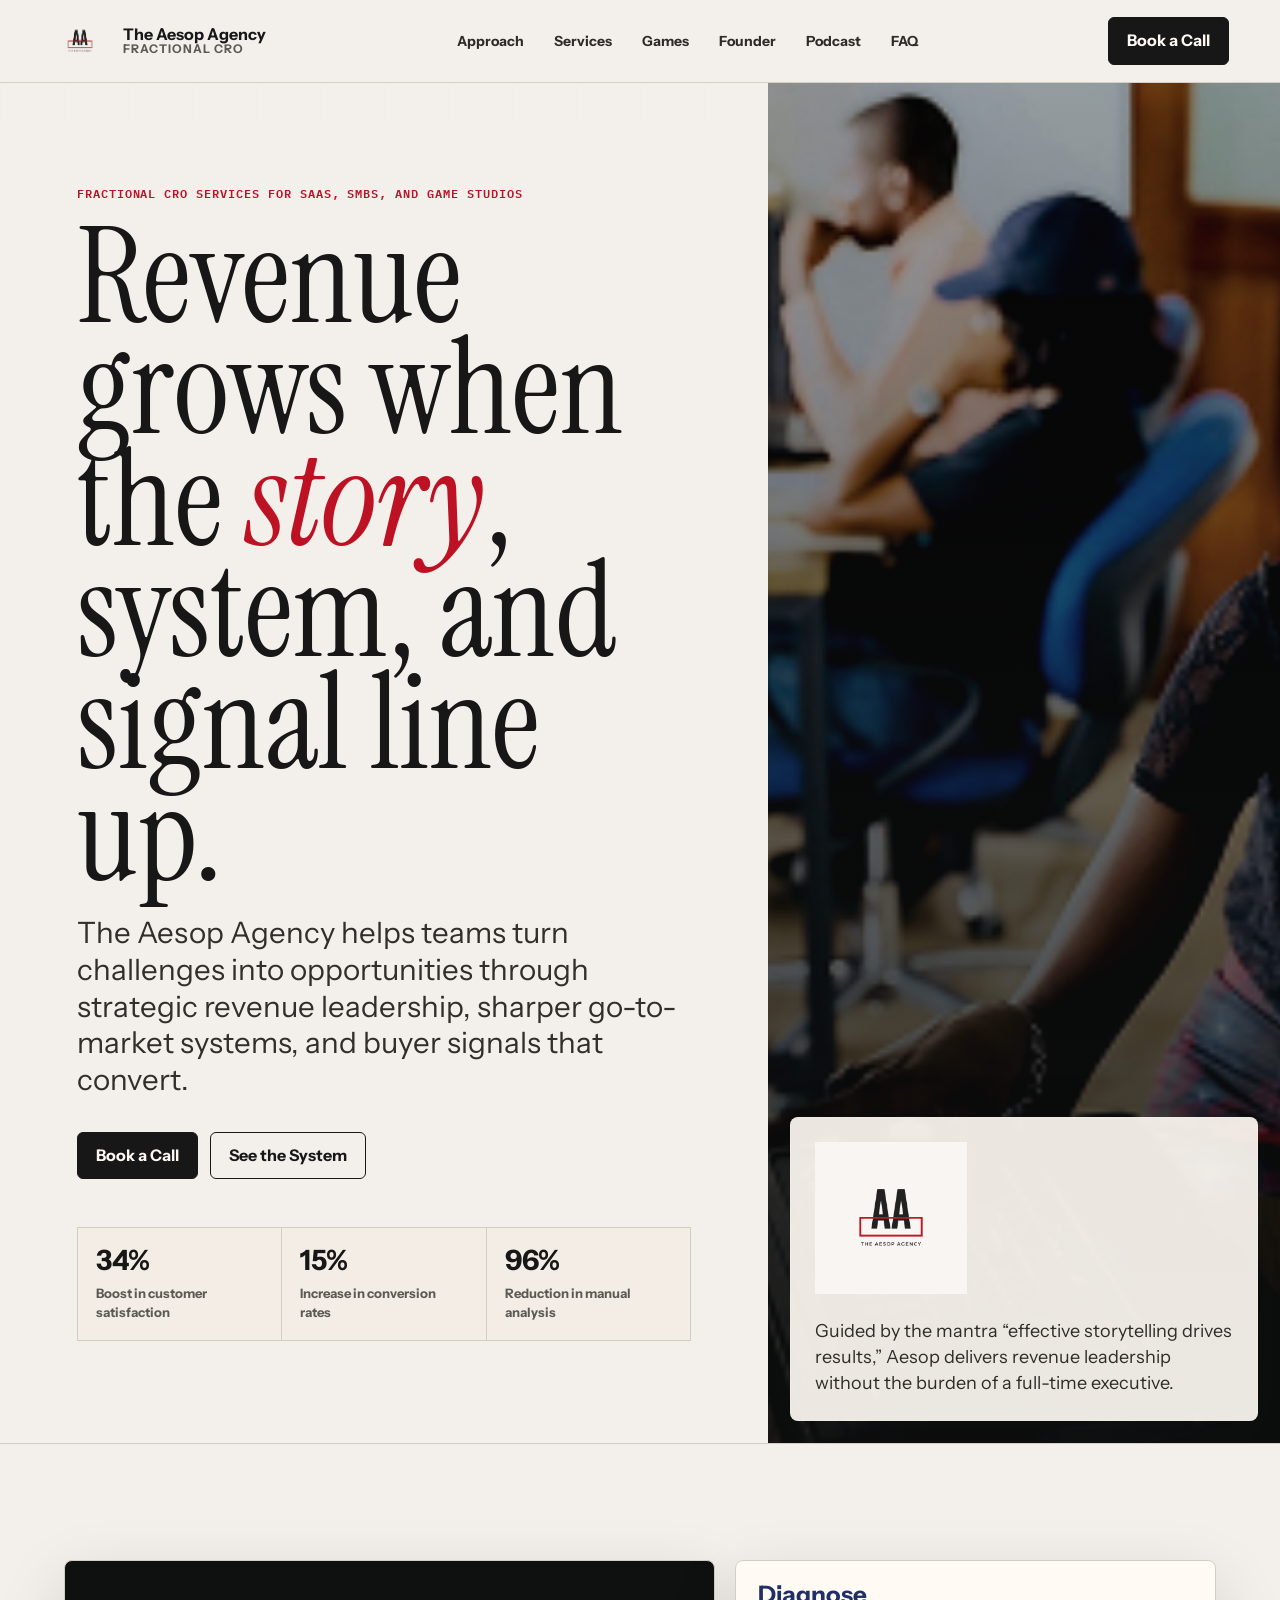
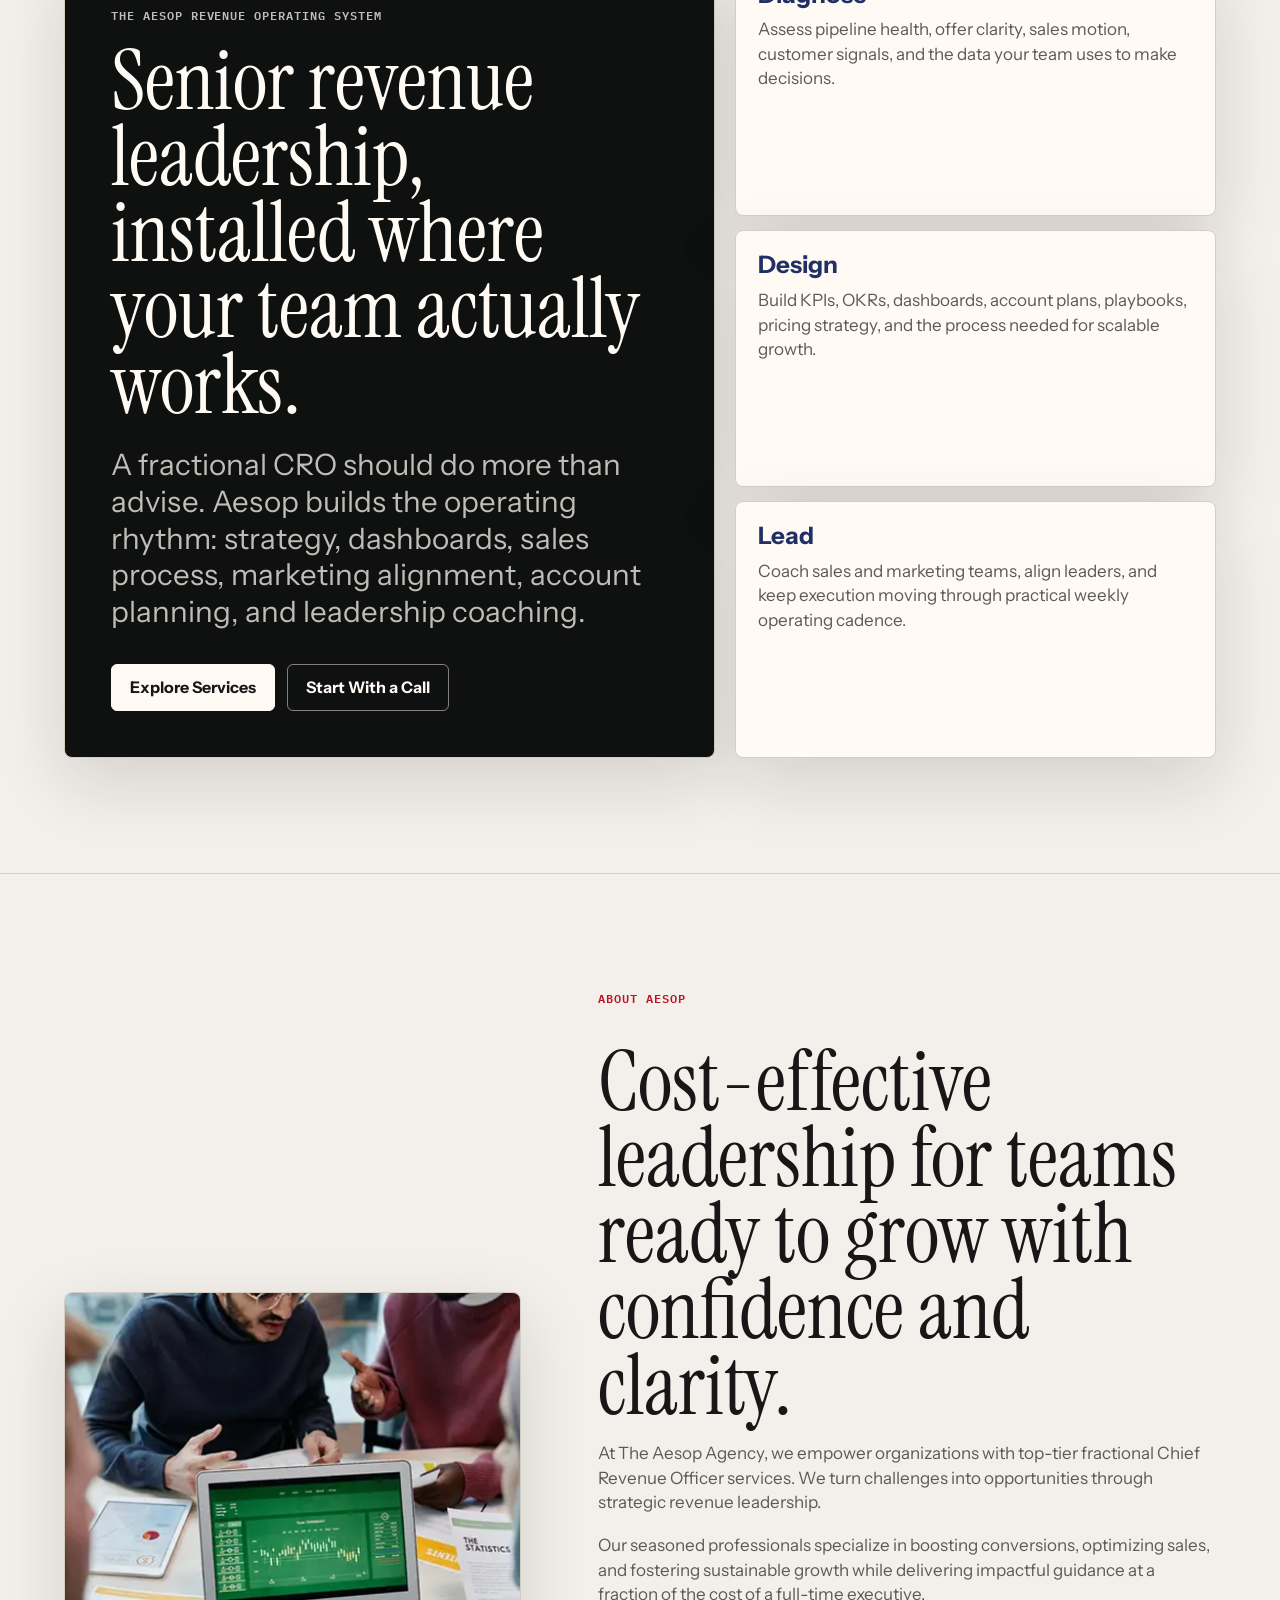
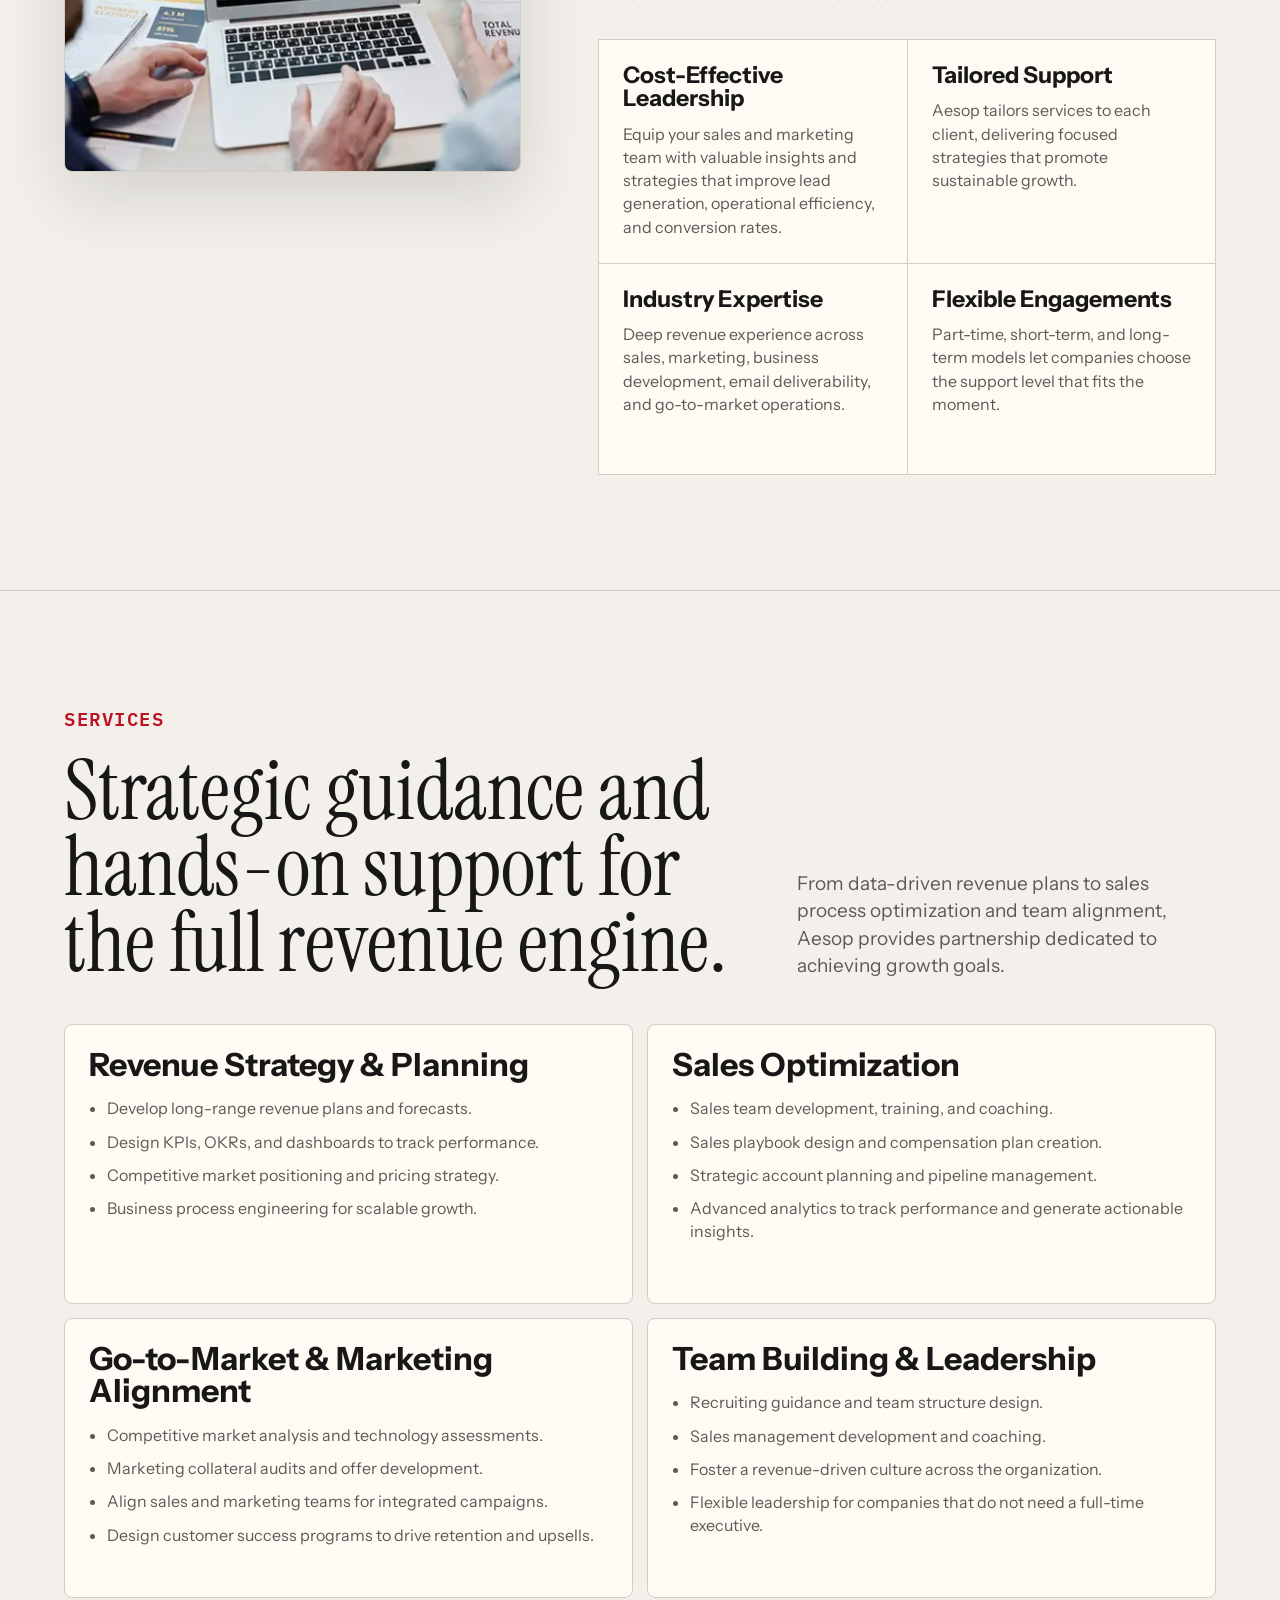
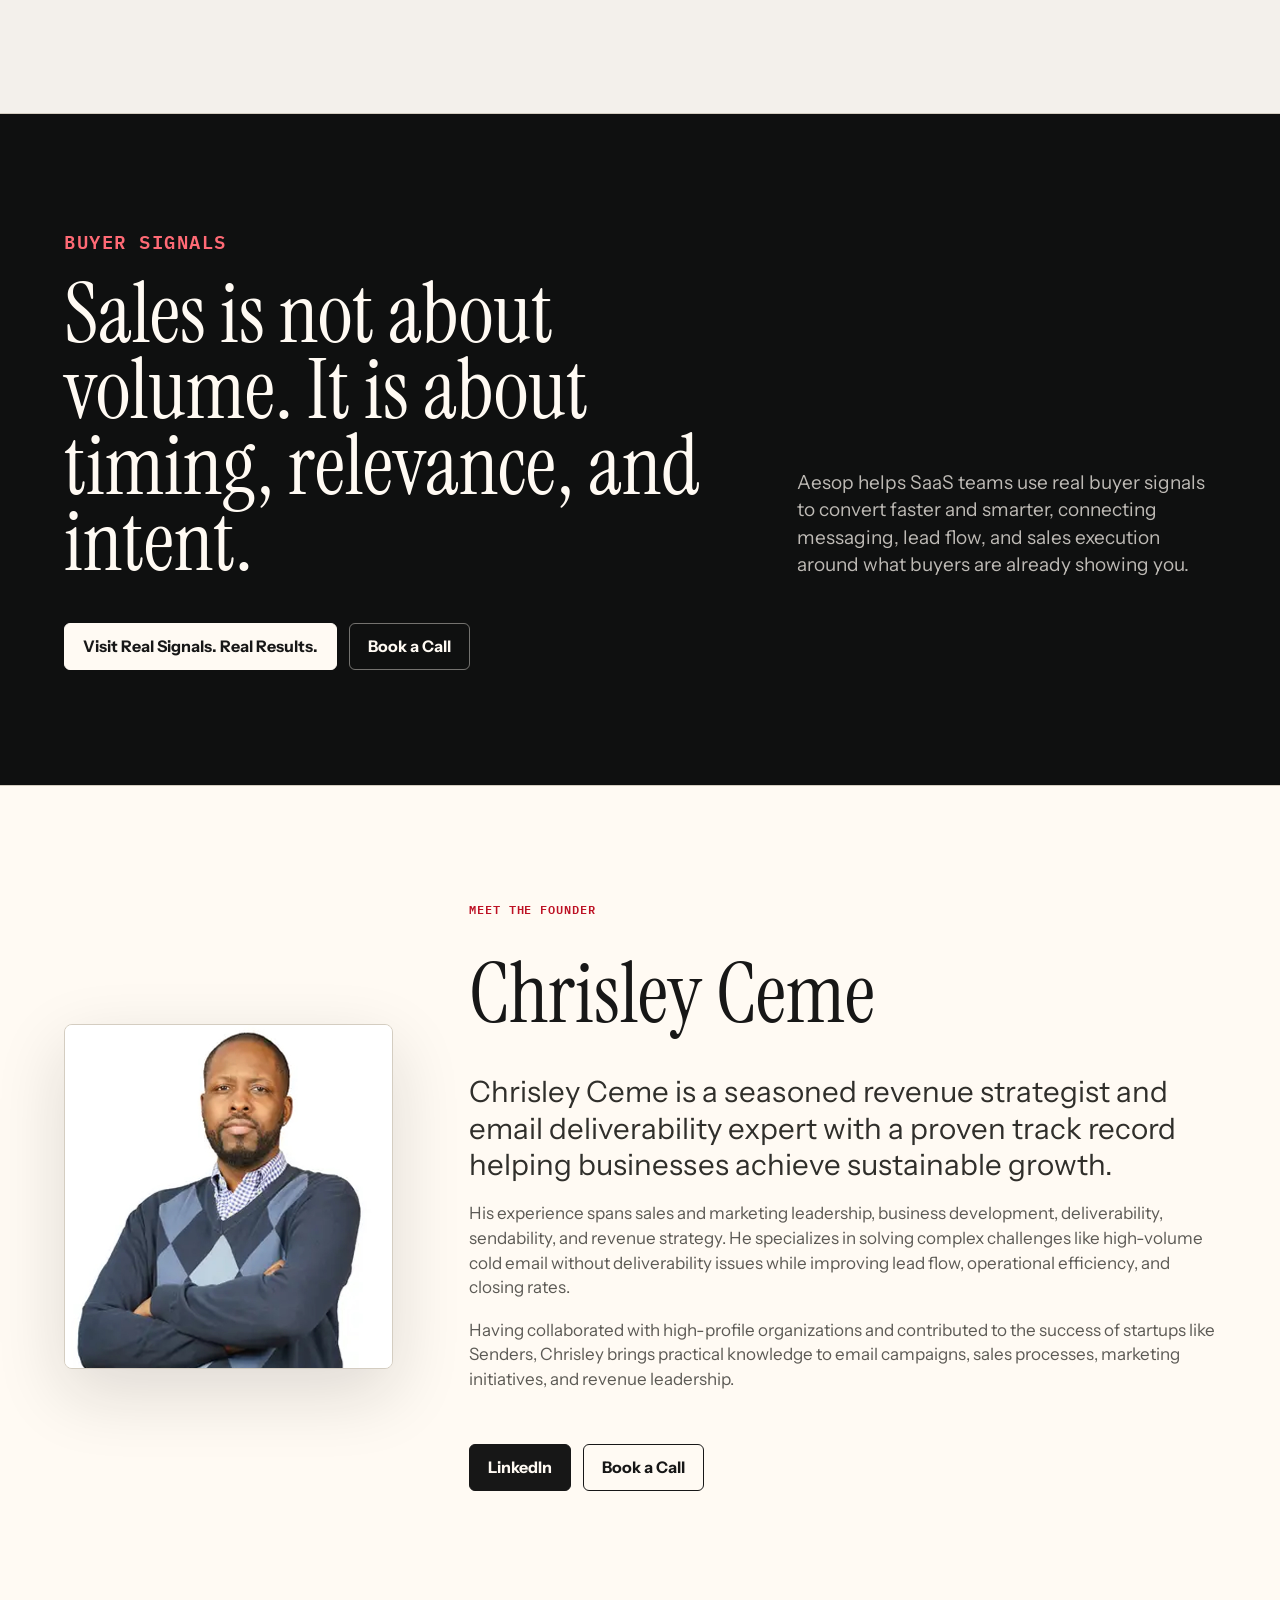
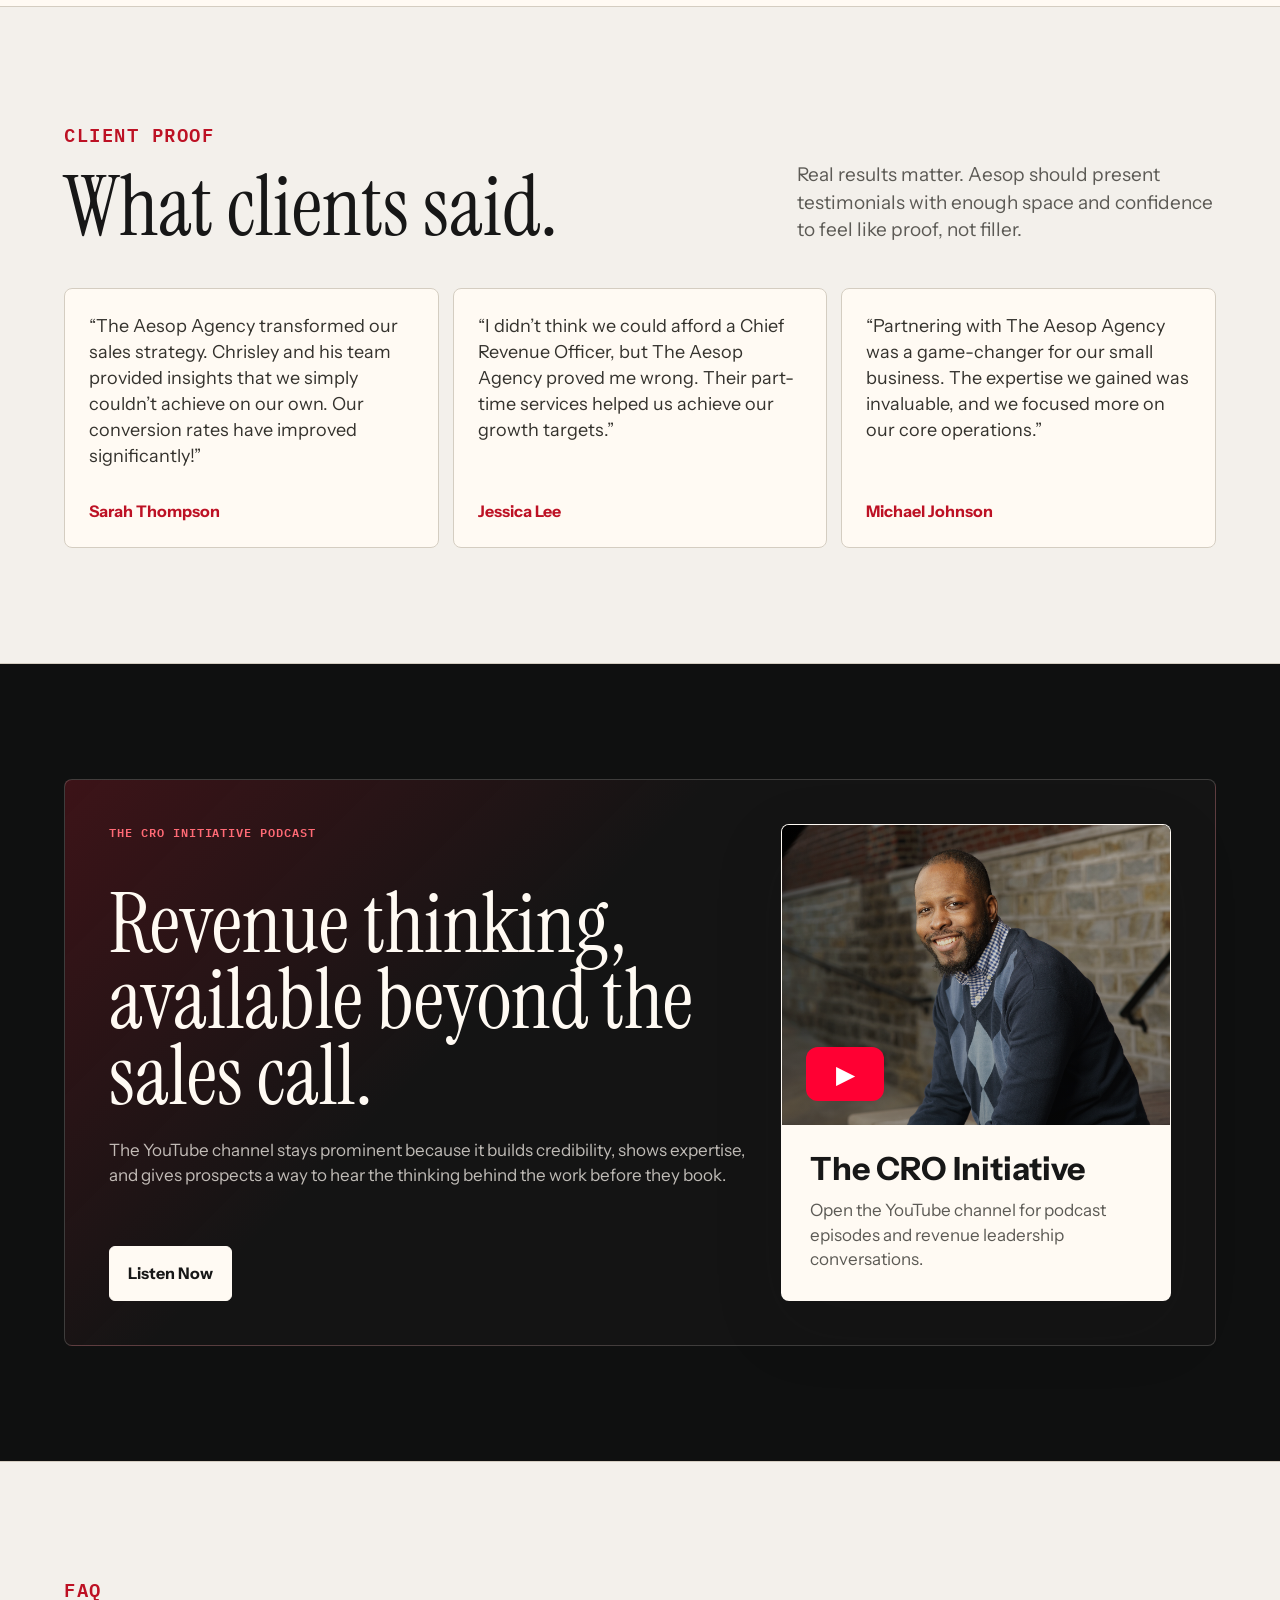
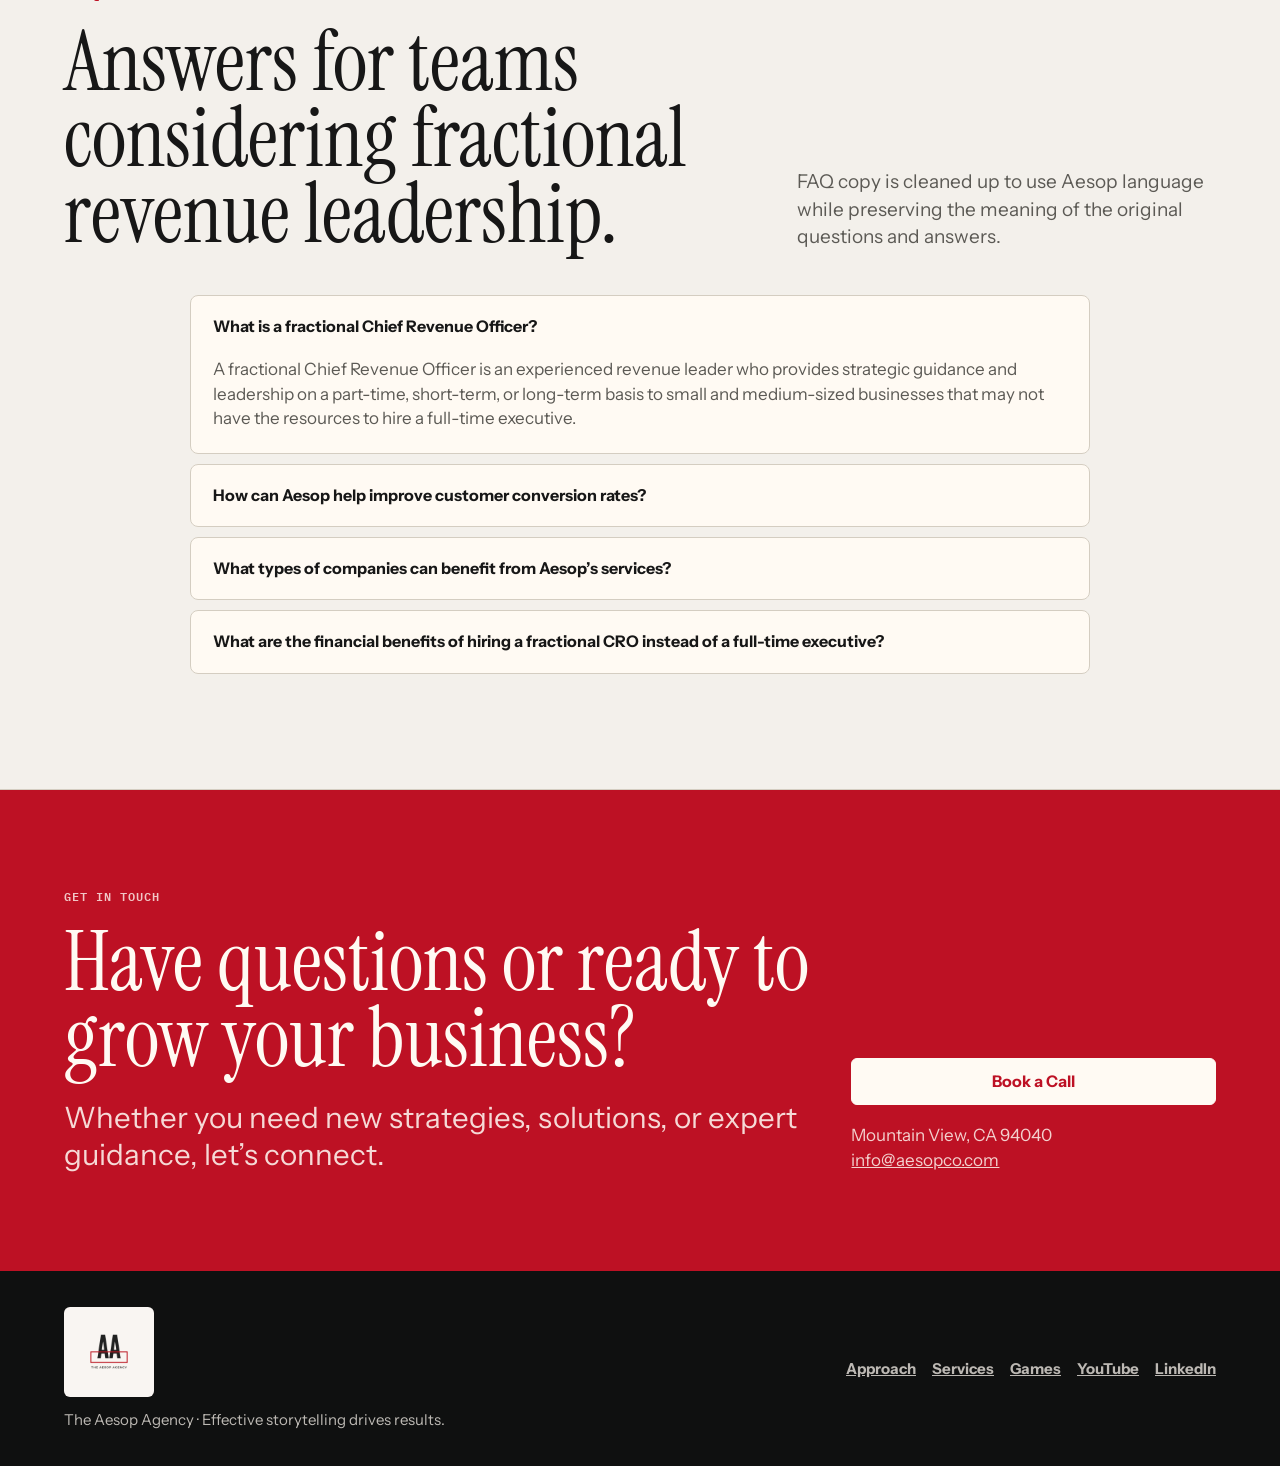
==== index.html @ e82db034 "Use Chrisley portrait for YouTube CTA" ====
<!doctype html>
<html lang="en">
<head>
  <meta charset="utf-8">
  <meta name="viewport" content="width=device-width, initial-scale=1">
  <title>The Aesop Agency | Fractional CRO for Revenue Strategy & Growth</title>
  <meta name="description" content="The Aesop Agency provides fractional CRO services for revenue strategy, sales optimization, go-to-market alignment, dashboards, sales leadership, and sustainable growth.">
  <meta name="robots" content="index, follow, max-image-preview:large">
  <meta name="author" content="The Aesop Agency">
  <meta name="theme-color" content="#bd1124">
  <link rel="canonical" href="https://aesopco.com/">
  <link rel="alternate" type="text/plain" href="https://aesopco.com/llms.txt" title="LLMs.txt">
  <link rel="icon" type="image/png" href="/aesop-logo-square.png">
  <meta property="og:type" content="website">
  <meta property="og:site_name" content="The Aesop Agency">
  <meta property="og:title" content="The Aesop Agency | Fractional CRO for Revenue Strategy & Growth">
  <meta property="og:description" content="Fractional CRO services for revenue strategy, sales optimization, go-to-market alignment, dashboards, sales leadership, and sustainable growth.">
  <meta property="og:url" content="https://aesopco.com/">
  <meta property="og:image" content="https://aesopco.com/aesop-logo-square.png">
  <meta property="og:image:alt" content="The Aesop Agency logo">
  <meta name="twitter:card" content="summary_large_image">
  <meta name="twitter:title" content="The Aesop Agency | Fractional CRO for Revenue Strategy & Growth">
  <meta name="twitter:description" content="Fractional CRO services for revenue strategy, sales optimization, go-to-market alignment, dashboards, sales leadership, and sustainable growth.">
  <meta name="twitter:image" content="https://aesopco.com/aesop-logo-square.png">
  <script type="application/ld+json">
  {
    "@context": "https://schema.org",
    "@graph": [
      {
        "@type": "ProfessionalService",
        "@id": "https://aesopco.com/#organization",
        "name": "The Aesop Agency",
        "url": "https://aesopco.com/",
        "logo": "https://aesopco.com/aesop-logo-square.png",
        "image": "https://aesopco.com/aesop-logo-square.png",
        "description": "The Aesop Agency provides fractional Chief Revenue Officer services, revenue strategy, sales optimization, go-to-market alignment, dashboards, sales leadership, and sustainable growth systems.",
        "email": "info@aesopco.com",
        "address": {
          "@type": "PostalAddress",
          "addressLocality": "Mountain View",
          "addressRegion": "CA",
          "postalCode": "94040",
          "addressCountry": "US"
        },
        "founder": {
          "@type": "Person",
          "@id": "https://aesopco.com/#chrisley-ceme",
          "name": "Chrisley Ceme",
          "jobTitle": "Chief Revenue Officer",
          "description": "Chrisley Ceme is a revenue strategist, email deliverability expert, and fractional CRO helping teams improve lead flow, sales process, and revenue operations."
        },
        "sameAs": [
          "https://www.linkedin.com/company/the-aesop-agency/",
          "https://www.youtube.com/@TheCROInitiative",
          "https://www.chrisleyceme.com/"
        ],
        "areaServed": "United States",
        "knowsAbout": [
          "Fractional CRO",
          "Revenue strategy",
          "Sales optimization",
          "Go-to-market strategy",
          "Revenue operations",
          "Email deliverability",
          "Sales leadership"
        ]
      },
      {
        "@type": "WebSite",
        "@id": "https://aesopco.com/#website",
        "url": "https://aesopco.com/",
        "name": "The Aesop Agency",
        "publisher": { "@id": "https://aesopco.com/#organization" }
      },
      {
        "@type": "Service",
        "@id": "https://aesopco.com/#fractional-cro-service",
        "name": "Fractional CRO Services",
        "serviceType": "Fractional Chief Revenue Officer services",
        "provider": { "@id": "https://aesopco.com/#organization" },
        "areaServed": "United States",
        "description": "Fractional CRO services covering revenue strategy, sales optimization, go-to-market alignment, dashboards, sales team development, account planning, and customer success programs.",
        "audience": {
          "@type": "BusinessAudience",
          "audienceType": "Small and midsized businesses, SaaS teams, and growth-stage companies"
        },
        "offers": {
          "@type": "Offer",
          "url": "https://calendly.com/chrisley-aesopco/30min",
          "availability": "https://schema.org/InStock"
        }
      },
      {
        "@type": "FAQPage",
        "@id": "https://aesopco.com/#faq",
        "mainEntity": [
          {
            "@type": "Question",
            "name": "What is a fractional Chief Revenue Officer?",
            "acceptedAnswer": {
              "@type": "Answer",
              "text": "A fractional Chief Revenue Officer is an experienced revenue leader who provides strategic guidance and leadership on a part-time, short-term, or long-term basis to companies that may not have the resources to hire a full-time executive."
            }
          },
          {
            "@type": "Question",
            "name": "How can Aesop help improve customer conversion rates?",
            "acceptedAnswer": {
              "@type": "Answer",
              "text": "Aesop uses data-driven insights and creative strategies tailored to business needs to enhance sales conversion rates, drive growth, and increase revenue."
            }
          },
          {
            "@type": "Question",
            "name": "What types of companies can benefit from Aesop's services?",
            "acceptedAnswer": {
              "@type": "Answer",
              "text": "Aesop serves small to medium-sized businesses, midsized companies, SaaS teams, studios, and publishers looking to improve sales, sales operations, customer support, marketing, retention, and revenue growth."
            }
          },
          {
            "@type": "Question",
            "name": "What are the financial benefits of hiring a fractional CRO instead of a full-time executive?",
            "acceptedAnswer": {
              "@type": "Answer",
              "text": "Companies gain access to top-tier talent and strategic leadership without the financial burden of a full-time executive salary, allowing teams to allocate resources more efficiently while still focusing on growth."
            }
          }
        ]
      }
    ]
  }
  </script>
  <link rel="preconnect" href="https://fonts.googleapis.com">
  <link rel="preconnect" href="https://fonts.gstatic.com" crossorigin>
  <link href="https://fonts.googleapis.com/css2?family=IBM+Plex+Mono:wght@500;600&family=Instrument+Sans:wght@400;500;600;700;800&family=Instrument+Serif:ital@0;1&display=swap" rel="stylesheet">
  <style>
    :root {
      --bg: #f3f0eb;
      --surface: #fffaf3;
      --surface-2: #e9e4db;
      --ink: #171717;
      --muted: #5c5a55;
      --line: #d4cdc1;
      --red: #bd1124;
      --red-dark: #8d0e1c;
      --blue: #202f66;
      --green: #214f3b;
      --gold: #a9782b;
      --charcoal: #0f1010;
      --soft-red: #f7e5e4;
      --soft-blue: #e7eaf4;
      --soft-green: #e5eee8;
      --shadow: 0 24px 70px rgba(23, 23, 23, .14);
      --radius: 8px;
    }

    * { box-sizing: border-box; }
    html { scroll-behavior: smooth; }
    body {
      margin: 0;
      background: var(--bg);
      color: var(--ink);
      font-family: "Instrument Sans", sans-serif;
      line-height: 1.45;
    }

    body::before {
      content: "";
      position: fixed;
      inset: 0;
      pointer-events: none;
      opacity: .18;
      background-image:
        linear-gradient(rgba(23,23,23,.05) 1px, transparent 1px),
        linear-gradient(90deg, rgba(23,23,23,.05) 1px, transparent 1px);
      background-size: 64px 64px;
      mask-image: linear-gradient(to bottom, black, transparent 70%);
    }

    a { color: inherit; }
    img { display: block; max-width: 100%; }

    .nav {
      position: sticky;
      top: 0;
      z-index: 50;
      display: grid;
      grid-template-columns: auto 1fr auto;
      gap: 28px;
      align-items: center;
      min-height: 76px;
      padding: 12px clamp(18px, 4vw, 64px);
      border-bottom: 1px solid rgba(212,205,193,.92);
      background: rgba(243,240,235,.9);
      backdrop-filter: blur(18px);
    }

    .brand {
      display: inline-flex;
      align-items: center;
      gap: 14px;
      text-decoration: none;
      font-weight: 800;
      letter-spacing: 0;
    }

    .brand img {
      width: 58px;
      height: 58px;
      object-fit: contain;
    }

    .brand span {
      display: grid;
      line-height: 1.05;
    }

    .brand small {
      color: var(--muted);
      font-size: 12px;
      font-weight: 700;
      text-transform: uppercase;
      letter-spacing: .08em;
    }

    .nav-links {
      display: flex;
      justify-content: center;
      gap: clamp(14px, 2.4vw, 30px);
      color: #2e2c29;
      font-size: 14px;
      font-weight: 700;
    }

    .nav-links a,
    .button,
    .text-link {
      text-decoration: none;
    }

    .button {
      display: inline-flex;
      align-items: center;
      justify-content: center;
      min-height: 45px;
      padding: 11px 18px;
      border: 1px solid var(--ink);
      border-radius: 6px;
      background: var(--ink);
      color: #fffaf3;
      font-weight: 800;
      white-space: nowrap;
      transition: transform .18s ease, background .18s ease, border-color .18s ease, color .18s ease;
    }

    .button:hover {
      transform: translateY(-1px);
      background: var(--red);
      border-color: var(--red);
      color: #fffaf3;
    }

    .button.secondary {
      background: transparent;
      color: var(--ink);
    }

    .button.secondary:hover {
      color: #fffaf3;
    }

    .text-link {
      display: inline-flex;
      align-items: center;
      width: fit-content;
      color: var(--red);
      font-weight: 800;
    }

    .page-shell {
      position: relative;
      z-index: 1;
    }

    .hero {
      min-height: calc(100svh - 76px);
      display: grid;
      grid-template-columns: minmax(0, 1.08fr) minmax(360px, .72fr);
      border-bottom: 1px solid var(--line);
    }

    .hero-copy {
      display: flex;
      flex-direction: column;
      justify-content: center;
      padding: clamp(54px, 8vw, 118px) clamp(22px, 6vw, 86px);
    }

    .kicker {
      margin: 0 0 18px;
      color: var(--red);
      font-family: "IBM Plex Mono", monospace;
      font-size: 12px;
      font-weight: 600;
      text-transform: uppercase;
      letter-spacing: .08em;
    }

    h1, h2, h3 {
      margin: 0;
      letter-spacing: 0;
    }

    h1 {
      max-width: 950px;
      font-family: "Instrument Serif", serif;
      font-size: clamp(68px, 10.5vw, 154px);
      font-weight: 400;
      line-height: .83;
    }

    h1 em,
    h2 em {
      color: var(--red);
      font-style: italic;
    }

    h2 {
      max-width: 880px;
      font-family: "Instrument Serif", serif;
      font-size: clamp(42px, 6.6vw, 88px);
      font-weight: 400;
      line-height: .9;
    }

    h3 {
      font-size: clamp(23px, 2.5vw, 34px);
      font-weight: 800;
      line-height: 1.02;
    }

    p {
      margin: 0;
      color: var(--muted);
      font-size: 17px;
    }

    .lede {
      max-width: 760px;
      margin-top: 24px;
      color: #302f2b;
      font-size: clamp(20px, 2.3vw, 30px);
      line-height: 1.25;
    }

    .actions {
      display: flex;
      flex-wrap: wrap;
      gap: 12px;
      margin-top: 34px;
    }

    .hero-proof {
      display: grid;
      grid-template-columns: repeat(3, minmax(0, 1fr));
      gap: 1px;
      width: min(760px, 100%);
      margin-top: 48px;
      border: 1px solid var(--line);
      background: var(--line);
    }

    .proof-cell {
      min-height: 110px;
      padding: 18px;
      background: rgba(255,250,243,.72);
    }

    .proof-cell strong {
      display: block;
      color: var(--ink);
      font-size: 28px;
      line-height: 1;
    }

    .proof-cell span {
      display: block;
      margin-top: 10px;
      color: var(--muted);
      font-size: 13px;
      font-weight: 700;
    }

    .hero-panel {
      position: relative;
      min-height: 620px;
      display: grid;
      align-items: end;
      overflow: hidden;
      background: var(--charcoal);
    }

    .hero-panel::after {
      content: "";
      position: absolute;
      inset: 0;
      background: linear-gradient(to bottom, rgba(15,16,16,.14), rgba(15,16,16,.78));
    }

    .hero-panel img.backdrop {
      position: absolute;
      inset: 0;
      width: 100%;
      height: 100%;
      object-fit: cover;
      opacity: .76;
      filter: grayscale(.25) contrast(1.08);
    }

    .panel-card {
      position: relative;
      z-index: 2;
      margin: 22px;
      padding: 24px;
      border: 1px solid rgba(255,250,243,.22);
      border-radius: var(--radius);
      background: rgba(255,250,243,.92);
      box-shadow: var(--shadow);
    }

    .panel-card img {
      width: 152px;
      margin-bottom: 24px;
    }

    .panel-card p {
      color: #2f2d29;
      font-size: 18px;
    }

    .section {
      padding: clamp(64px, 9vw, 128px) clamp(18px, 5vw, 72px);
      border-bottom: 1px solid var(--line);
    }

    .inner {
      width: min(1240px, 100%);
      margin: 0 auto;
    }

    .section-head {
      display: grid;
      grid-template-columns: minmax(0, .8fr) minmax(280px, .48fr);
      gap: 34px;
      align-items: end;
      margin-bottom: 44px;
    }

    .section-head p {
      font-size: 19px;
    }

    .split {
      display: grid;
      grid-template-columns: minmax(310px, .74fr) minmax(0, 1fr);
      gap: clamp(30px, 6vw, 78px);
      align-items: center;
    }

    .image-frame {
      overflow: hidden;
      border: 1px solid var(--line);
      border-radius: var(--radius);
      background: var(--surface);
      box-shadow: var(--shadow);
    }

    .image-frame img {
      width: 100%;
      aspect-ratio: 1 / 1.05;
      object-fit: cover;
    }

    .stack {
      display: grid;
      gap: 18px;
    }

    .card-grid {
      display: grid;
      grid-template-columns: repeat(4, minmax(0, 1fr));
      gap: 1px;
      border: 1px solid var(--line);
      background: var(--line);
    }

    .card {
      min-height: 210px;
      padding: 24px;
      background: var(--surface);
    }

    .card strong {
      display: block;
      margin-bottom: 15px;
      color: var(--red);
      font-family: "Instrument Serif", serif;
      font-size: clamp(42px, 5vw, 74px);
      font-weight: 400;
      line-height: .85;
    }

    .card h3 {
      margin-bottom: 12px;
      font-size: 23px;
    }

    .card p,
    .card li {
      font-size: 16px;
    }

    .card ul {
      margin: 14px 0 0;
      padding-left: 18px;
      color: var(--muted);
    }

    .card li + li {
      margin-top: 7px;
    }

    .operating-system {
      display: grid;
      grid-template-columns: minmax(0, .92fr) minmax(320px, .68fr);
      gap: 20px;
      align-items: stretch;
    }

    .large-panel,
    .mini-panel {
      border: 1px solid var(--line);
      border-radius: var(--radius);
      background: var(--surface);
      box-shadow: var(--shadow);
    }

    .large-panel {
      padding: clamp(26px, 4vw, 46px);
      background: var(--charcoal);
      color: var(--surface);
    }

    .large-panel p {
      color: rgba(255,250,243,.74);
    }

    .large-panel h2 {
      margin-top: 10px;
      color: var(--surface);
    }

    .large-panel .button {
      background: var(--surface);
      color: var(--ink);
      border-color: var(--surface);
    }

    .large-panel .button:hover {
      background: var(--red);
      color: var(--surface);
      border-color: var(--red);
    }

    .large-panel .button.secondary {
      background: transparent;
      color: var(--surface);
      border-color: rgba(255,250,243,.48);
    }

    .large-panel .button.secondary:hover {
      background: var(--surface);
      color: var(--ink);
      border-color: var(--surface);
    }

    .mini-stack {
      display: grid;
      gap: 14px;
    }

    .mini-panel {
      padding: 22px;
    }

    .mini-panel h3 {
      margin-bottom: 10px;
      color: var(--blue);
      font-size: 24px;
    }

    .service-list {
      display: grid;
      grid-template-columns: repeat(2, minmax(0, 1fr));
      gap: 14px;
    }

    .service {
      min-height: 280px;
      padding: 24px;
      border: 1px solid var(--line);
      border-radius: var(--radius);
      background: var(--surface);
    }

    .service h3 {
      margin-bottom: 16px;
    }

    .service ul {
      margin: 0;
      padding-left: 18px;
      color: var(--muted);
    }

    .service li + li {
      margin-top: 10px;
    }

    .band {
      background: var(--charcoal);
      color: var(--surface);
    }

    .band h2,
    .band h3 {
      color: var(--surface);
    }

    .band p {
      color: rgba(255,250,243,.73);
    }

    .band .kicker {
      color: #ff6a75;
    }

    .band .button {
      background: var(--surface);
      color: var(--ink);
      border-color: var(--surface);
    }

    .band .button.secondary {
      background: transparent;
      color: var(--surface);
      border-color: rgba(255,250,243,.42);
    }

    .band .button.secondary:hover {
      background: var(--surface);
      color: var(--ink);
      border-color: var(--surface);
    }

    .games {
      background: #edf2ec;
    }

    .games .card strong,
    .games .kicker {
      color: var(--green);
    }

    .games .card {
      background: #fffdf6;
    }

    .pillar-grid {
      display: grid;
      grid-template-columns: repeat(3, minmax(0, 1fr));
      gap: 14px;
      margin-top: 18px;
    }

    .pillar {
      padding: 24px;
      border: 1px solid #c8d5c8;
      border-radius: var(--radius);
      background: #fffdf6;
    }

    .pillar h3 {
      margin-bottom: 12px;
      color: var(--green);
      font-size: 25px;
    }

    .founder {
      background: var(--surface);
    }

    .founder-layout {
      display: grid;
      grid-template-columns: minmax(280px, .44fr) minmax(0, 1fr);
      gap: clamp(28px, 6vw, 76px);
      align-items: center;
    }

    .founder-copy {
      display: grid;
      gap: 18px;
    }

    .quote-grid {
      display: grid;
      grid-template-columns: repeat(3, minmax(0, 1fr));
      gap: 14px;
    }

    .quote {
      min-height: 260px;
      display: flex;
      flex-direction: column;
      justify-content: space-between;
      padding: 24px;
      border: 1px solid var(--line);
      border-radius: var(--radius);
      background: var(--surface);
    }

    .quote p {
      color: #34322d;
      font-size: 18px;
    }

    .quote strong {
      display: block;
      margin-top: 26px;
      color: var(--red);
    }

    .media-card {
      display: grid;
      grid-template-columns: minmax(0, .75fr) minmax(300px, .45fr);
      gap: 22px;
      align-items: stretch;
      padding: clamp(24px, 4vw, 44px);
      border: 1px solid rgba(255,250,243,.18);
      border-radius: var(--radius);
      background:
        linear-gradient(135deg, rgba(189,17,36,.24), transparent 38%),
        #141414;
    }

    .youtube-card {
      min-height: 260px;
      display: flex;
      flex-direction: column;
      justify-content: space-between;
      overflow: hidden;
      border: 1px solid rgba(255,250,243,.22);
      border-radius: var(--radius);
      background: #fffaf3;
      color: var(--ink);
      text-decoration: none;
      box-shadow: var(--shadow);
    }

    .youtube-thumb {
      position: relative;
      min-height: 300px;
      overflow: hidden;
      background: var(--charcoal);
    }

    .youtube-thumb img {
      width: 100%;
      height: 100%;
      min-height: 300px;
      object-fit: cover;
      object-position: center 28%;
      filter: saturate(.9) contrast(1.05);
    }

    .youtube-thumb::after {
      content: "";
      position: absolute;
      inset: 0;
      background: linear-gradient(to bottom, rgba(15,16,16,.08), rgba(15,16,16,.35));
    }

    .youtube-mark {
      position: absolute;
      left: 24px;
      bottom: 24px;
      z-index: 2;
      width: 78px;
      height: 54px;
      display: grid;
      place-items: center;
      border-radius: 12px;
      background: #ff0033;
      color: #fff;
      font-size: 25px;
      line-height: 1;
    }

    .youtube-copy {
      padding: 28px;
    }

    .youtube-card h3 {
      color: var(--ink);
    }

    .youtube-card p {
      margin-top: 12px;
      color: var(--muted);
    }

    .faq-list {
      display: grid;
      gap: 10px;
      width: min(900px, 100%);
      margin: 0 auto;
    }

    details {
      border: 1px solid var(--line);
      border-radius: var(--radius);
      background: var(--surface);
    }

    summary {
      cursor: pointer;
      padding: 19px 22px;
      font-weight: 800;
      list-style: none;
    }

    summary::-webkit-details-marker {
      display: none;
    }

    details p {
      padding: 0 22px 22px;
      font-size: 17px;
    }

    .contact {
      padding: clamp(54px, 8vw, 98px) clamp(18px, 5vw, 72px);
      background: var(--red);
      color: var(--surface);
    }

    .contact .inner {
      display: grid;
      grid-template-columns: minmax(0, .75fr) minmax(280px, .36fr);
      gap: 28px;
      align-items: end;
    }

    .contact h2 {
      color: var(--surface);
    }

    .contact p,
    .contact a {
      color: rgba(255,250,243,.82);
    }

    .contact .button {
      background: var(--surface);
      color: var(--red);
      border-color: var(--surface);
    }

    .contact .button:hover {
      background: var(--ink);
      color: var(--surface);
      border-color: var(--ink);
    }

    footer {
      padding: 36px clamp(18px, 5vw, 72px);
      background: var(--charcoal);
      color: var(--surface);
    }

    footer .inner {
      display: grid;
      grid-template-columns: 1fr auto;
      gap: 24px;
      align-items: center;
    }

    footer img {
      width: 90px;
      margin-bottom: 12px;
      border-radius: 6px;
    }

    footer p,
    footer a {
      color: rgba(255,250,243,.72);
      font-size: 15px;
    }

    .footer-links {
      display: flex;
      flex-wrap: wrap;
      gap: 16px;
      justify-content: flex-end;
      font-weight: 700;
    }

    @media (max-width: 980px) {
      .nav {
        grid-template-columns: 1fr auto;
      }

      .nav-links {
        grid-column: 1 / -1;
        justify-content: flex-start;
        overflow-x: auto;
        padding-bottom: 4px;
      }

      .hero,
      .section-head,
      .split,
      .operating-system,
      .founder-layout,
      .media-card,
      .contact .inner,
      footer .inner {
        grid-template-columns: 1fr;
      }

      .hero { min-height: auto; }
      .hero-panel { min-height: 520px; }
      .hero-proof,
      .card-grid,
      .service-list,
      .pillar-grid,
      .quote-grid {
        grid-template-columns: 1fr;
      }

      h1 {
        font-size: clamp(60px, 16vw, 96px);
      }

      footer .footer-links {
        justify-content: flex-start;
      }
    }

    @media (max-width: 560px) {
      .brand span {
        display: none;
      }

      .button {
        width: 100%;
      }

      .nav .button {
        width: auto;
        min-height: 40px;
        padding-inline: 12px;
        font-size: 13px;
      }

      .hero-copy {
        padding-top: 42px;
      }
    }
  </style>
</head>
<body>
  <div class="page-shell">
    <nav class="nav" aria-label="Primary navigation">
      <a class="brand" href="#top" aria-label="The Aesop Agency home">
        <img src="aesop-logo-transparent.png" alt="The Aesop Agency logo">
        <span>The Aesop Agency<small>Fractional CRO</small></span>
      </a>
      <div class="nav-links">
        <a href="#approach">Approach</a>
        <a href="#services">Services</a>
        <a href="games/">Games</a>
        <a href="#founder">Founder</a>
        <a href="#podcast">Podcast</a>
        <a href="#faq">FAQ</a>
      </div>
      <a class="button" href="https://calendly.com/chrisley-aesopco/30min">Book a Call</a>
    </nav>

    <main id="top">
      <header class="hero">
        <div class="hero-copy">
          <p class="kicker">Fractional CRO services for SaaS, SMBs, and game studios</p>
          <h1>Revenue grows when the <em>story</em>, system, and signal line up.</h1>
          <p class="lede">The Aesop Agency helps teams turn challenges into opportunities through strategic revenue leadership, sharper go-to-market systems, and buyer signals that convert.</p>
          <div class="actions">
            <a class="button" href="https://calendly.com/chrisley-aesopco/30min">Book a Call</a>
            <a class="button secondary" href="#approach">See the System</a>
          </div>
          <div class="hero-proof" aria-label="Aesop result highlights">
            <div class="proof-cell"><strong>34%</strong><span>Boost in customer satisfaction</span></div>
            <div class="proof-cell"><strong>15%</strong><span>Increase in conversion rates</span></div>
            <div class="proof-cell"><strong>96%</strong><span>Reduction in manual analysis</span></div>
          </div>
        </div>
        <aside class="hero-panel" aria-label="Aesop Agency brand panel">
          <img class="backdrop" src="assets/our-services.jpg" alt="Revenue strategy workspace">
          <div class="panel-card">
            <img src="aesop-logo-square.png" alt="The Aesop Agency logo">
            <p>Guided by the mantra “effective storytelling drives results,” Aesop delivers revenue leadership without the burden of a full-time executive.</p>
          </div>
        </aside>
      </header>

      <section class="section" id="approach">
        <div class="inner operating-system">
          <div class="large-panel">
            <p class="kicker">The Aesop Revenue Operating System</p>
            <h2>Senior revenue leadership, installed where your team actually works.</h2>
            <p class="lede">A fractional CRO should do more than advise. Aesop builds the operating rhythm: strategy, dashboards, sales process, marketing alignment, account planning, and leadership coaching.</p>
            <div class="actions">
              <a class="button" href="#services">Explore Services</a>
              <a class="button secondary" href="#contact">Start With a Call</a>
            </div>
          </div>
          <div class="mini-stack">
            <article class="mini-panel">
              <h3>Diagnose</h3>
              <p>Assess pipeline health, offer clarity, sales motion, customer signals, and the data your team uses to make decisions.</p>
            </article>
            <article class="mini-panel">
              <h3>Design</h3>
              <p>Build KPIs, OKRs, dashboards, account plans, playbooks, pricing strategy, and the process needed for scalable growth.</p>
            </article>
            <article class="mini-panel">
              <h3>Lead</h3>
              <p>Coach sales and marketing teams, align leaders, and keep execution moving through practical weekly operating cadence.</p>
            </article>
          </div>
        </div>
      </section>

      <section class="section">
        <div class="inner split">
          <div class="image-frame">
            <img src="assets/why-us.jpg" alt="Aesop revenue leadership visual">
          </div>
          <div class="stack">
            <p class="kicker">About Aesop</p>
            <h2>Cost-effective leadership for teams ready to grow with confidence and clarity.</h2>
            <p>At The Aesop Agency, we empower organizations with top-tier fractional Chief Revenue Officer services. We turn challenges into opportunities through strategic revenue leadership.</p>
            <p>Our seasoned professionals specialize in boosting conversions, optimizing sales, and fostering sustainable growth while delivering impactful guidance at a fraction of the cost of a full-time executive.</p>
            <div class="card-grid" style="grid-template-columns: repeat(2, minmax(0, 1fr)); margin-top: 14px;">
              <article class="card"><h3>Cost-Effective Leadership</h3><p>Equip your sales and marketing team with valuable insights and strategies that improve lead generation, operational efficiency, and conversion rates.</p></article>
              <article class="card"><h3>Tailored Support</h3><p>Aesop tailors services to each client, delivering focused strategies that promote sustainable growth.</p></article>
              <article class="card"><h3>Industry Expertise</h3><p>Deep revenue experience across sales, marketing, business development, email deliverability, and go-to-market operations.</p></article>
              <article class="card"><h3>Flexible Engagements</h3><p>Part-time, short-term, and long-term models let companies choose the support level that fits the moment.</p></article>
            </div>
          </div>
        </div>
      </section>

      <section class="section" id="services">
        <div class="inner">
          <div class="section-head">
            <div>
              <p class="kicker">Services</p>
              <h2>Strategic guidance and hands-on support for the full revenue engine.</h2>
            </div>
            <p>From data-driven revenue plans to sales process optimization and team alignment, Aesop provides partnership dedicated to achieving growth goals.</p>
          </div>
          <div class="service-list">
            <article class="service">
              <h3>Revenue Strategy & Planning</h3>
              <ul>
                <li>Develop long-range revenue plans and forecasts.</li>
                <li>Design KPIs, OKRs, and dashboards to track performance.</li>
                <li>Competitive market positioning and pricing strategy.</li>
                <li>Business process engineering for scalable growth.</li>
              </ul>
            </article>
            <article class="service">
              <h3>Sales Optimization</h3>
              <ul>
                <li>Sales team development, training, and coaching.</li>
                <li>Sales playbook design and compensation plan creation.</li>
                <li>Strategic account planning and pipeline management.</li>
                <li>Advanced analytics to track performance and generate actionable insights.</li>
              </ul>
            </article>
            <article class="service">
              <h3>Go-to-Market & Marketing Alignment</h3>
              <ul>
                <li>Competitive market analysis and technology assessments.</li>
                <li>Marketing collateral audits and offer development.</li>
                <li>Align sales and marketing teams for integrated campaigns.</li>
                <li>Design customer success programs to drive retention and upsells.</li>
              </ul>
            </article>
            <article class="service">
              <h3>Team Building & Leadership</h3>
              <ul>
                <li>Recruiting guidance and team structure design.</li>
                <li>Sales management development and coaching.</li>
                <li>Foster a revenue-driven culture across the organization.</li>
                <li>Flexible leadership for companies that do not need a full-time executive.</li>
              </ul>
            </article>
          </div>
        </div>
      </section>

      <section class="section band">
        <div class="inner">
          <div class="section-head">
            <div>
              <p class="kicker">Buyer signals</p>
              <h2>Sales is not about volume. It is about timing, relevance, and intent.</h2>
            </div>
            <p>Aesop helps SaaS teams use real buyer signals to convert faster and smarter, connecting messaging, lead flow, and sales execution around what buyers are already showing you.</p>
          </div>
          <div class="actions">
            <a class="button" href="https://www.chrisleyceme.com/">Visit Real Signals. Real Results.</a>
            <a class="button secondary" href="https://calendly.com/chrisley-aesopco/30min">Book a Call</a>
          </div>
        </div>
      </section>

      <section class="section founder" id="founder">
        <div class="inner founder-layout">
          <div class="image-frame">
            <img src="assets/meet-founder.jpg" alt="Chrisley Ceme, founder of The Aesop Agency">
          </div>
          <div class="founder-copy">
            <p class="kicker">Meet the founder</p>
            <h2>Chrisley Ceme</h2>
            <p class="lede">Chrisley Ceme is a seasoned revenue strategist and email deliverability expert with a proven track record helping businesses achieve sustainable growth.</p>
            <p>His experience spans sales and marketing leadership, business development, deliverability, sendability, and revenue strategy. He specializes in solving complex challenges like high-volume cold email without deliverability issues while improving lead flow, operational efficiency, and closing rates.</p>
            <p>Having collaborated with high-profile organizations and contributed to the success of startups like Senders, Chrisley brings practical knowledge to email campaigns, sales processes, marketing initiatives, and revenue leadership.</p>
            <div class="actions">
              <a class="button" href="https://www.linkedin.com/company/the-aesop-agency/">LinkedIn</a>
              <a class="button secondary" href="https://calendly.com/chrisley-aesopco/30min">Book a Call</a>
            </div>
          </div>
        </div>
      </section>

      <section class="section">
        <div class="inner">
          <div class="section-head">
            <div>
              <p class="kicker">Client proof</p>
              <h2>What clients said.</h2>
            </div>
            <p>Real results matter. Aesop should present testimonials with enough space and confidence to feel like proof, not filler.</p>
          </div>
          <div class="quote-grid">
            <article class="quote">
              <p>“The Aesop Agency transformed our sales strategy. Chrisley and his team provided insights that we simply couldn’t achieve on our own. Our conversion rates have improved significantly!”</p>
              <strong>Sarah Thompson</strong>
            </article>
            <article class="quote">
              <p>“I didn’t think we could afford a Chief Revenue Officer, but The Aesop Agency proved me wrong. Their part-time services helped us achieve our growth targets.”</p>
              <strong>Jessica Lee</strong>
            </article>
            <article class="quote">
              <p>“Partnering with The Aesop Agency was a game-changer for our small business. The expertise we gained was invaluable, and we focused more on our core operations.”</p>
              <strong>Michael Johnson</strong>
            </article>
          </div>
        </div>
      </section>

      <section class="section band" id="podcast">
        <div class="inner media-card">
          <div class="stack">
            <p class="kicker">The CRO Initiative Podcast</p>
            <h2>Revenue thinking, available beyond the sales call.</h2>
            <p>The YouTube channel stays prominent because it builds credibility, shows expertise, and gives prospects a way to hear the thinking behind the work before they book.</p>
            <div class="actions">
              <a class="button" href="https://www.youtube.com/@TheCROInitiative">Listen Now</a>
            </div>
          </div>
          <a class="youtube-card" href="https://www.youtube.com/@TheCROInitiative" aria-label="Open The CRO Initiative on YouTube">
            <span class="youtube-thumb">
              <img src="assets/youtube-chrisley-portrait.jpg" alt="Chrisley Ceme on The CRO Initiative">
              <span class="youtube-mark">▶</span>
            </span>
            <span class="youtube-copy">
              <h3>The CRO Initiative</h3>
              <p>Open the YouTube channel for podcast episodes and revenue leadership conversations.</p>
            </span>
          </a>
        </div>
      </section>

      <section class="section" id="faq">
        <div class="inner">
          <div class="section-head">
            <div>
              <p class="kicker">FAQ</p>
              <h2>Answers for teams considering fractional revenue leadership.</h2>
            </div>
            <p>FAQ copy is cleaned up to use Aesop language while preserving the meaning of the original questions and answers.</p>
          </div>
          <div class="faq-list">
            <details open>
              <summary>What is a fractional Chief Revenue Officer?</summary>
              <p>A fractional Chief Revenue Officer is an experienced revenue leader who provides strategic guidance and leadership on a part-time, short-term, or long-term basis to small and medium-sized businesses that may not have the resources to hire a full-time executive.</p>
            </details>
            <details>
              <summary>How can Aesop help improve customer conversion rates?</summary>
              <p>Aesop uses data-driven insights and creative strategies tailored to your specific business needs to enhance sales conversion rates, drive growth, and increase revenue.</p>
            </details>
            <details>
              <summary>What types of companies can benefit from Aesop’s services?</summary>
              <p>Aesop serves small to medium-sized businesses, midsized companies, SaaS teams, studios, and publishers looking to improve sales, sales operations, customer support, marketing, retention, and revenue growth.</p>
            </details>
            <details>
              <summary>What are the financial benefits of hiring a fractional CRO instead of a full-time executive?</summary>
              <p>Companies gain access to top-tier talent and strategic leadership without the financial burden of a full-time executive salary, allowing teams to allocate resources more efficiently while still focusing on growth.</p>
            </details>
          </div>
        </div>
      </section>

      <section class="contact" id="contact">
        <div class="inner">
          <div>
            <p class="kicker" style="color: rgba(255,250,243,.78)">Get in touch</p>
            <h2>Have questions or ready to grow your business?</h2>
            <p class="lede" style="color: rgba(255,250,243,.86)">Whether you need new strategies, solutions, or expert guidance, let’s connect.</p>
          </div>
          <div class="stack">
            <a class="button" href="https://calendly.com/chrisley-aesopco/30min">Book a Call</a>
            <p>Mountain View, CA 94040<br><a href="mailto:info@aesopco.com">info@aesopco.com</a></p>
          </div>
        </div>
      </section>
    </main>

    <footer>
      <div class="inner">
        <div>
          <img src="aesop-logo-square.png" alt="The Aesop Agency logo">
          <p>The Aesop Agency · Effective storytelling drives results.</p>
        </div>
        <div class="footer-links">
          <a href="#approach">Approach</a>
          <a href="#services">Services</a>
          <a href="games/">Games</a>
          <a href="https://www.youtube.com/@TheCROInitiative">YouTube</a>
          <a href="https://www.linkedin.com/company/the-aesop-agency/">LinkedIn</a>
        </div>
      </div>
    </footer>
  </div>
</body>
</html>
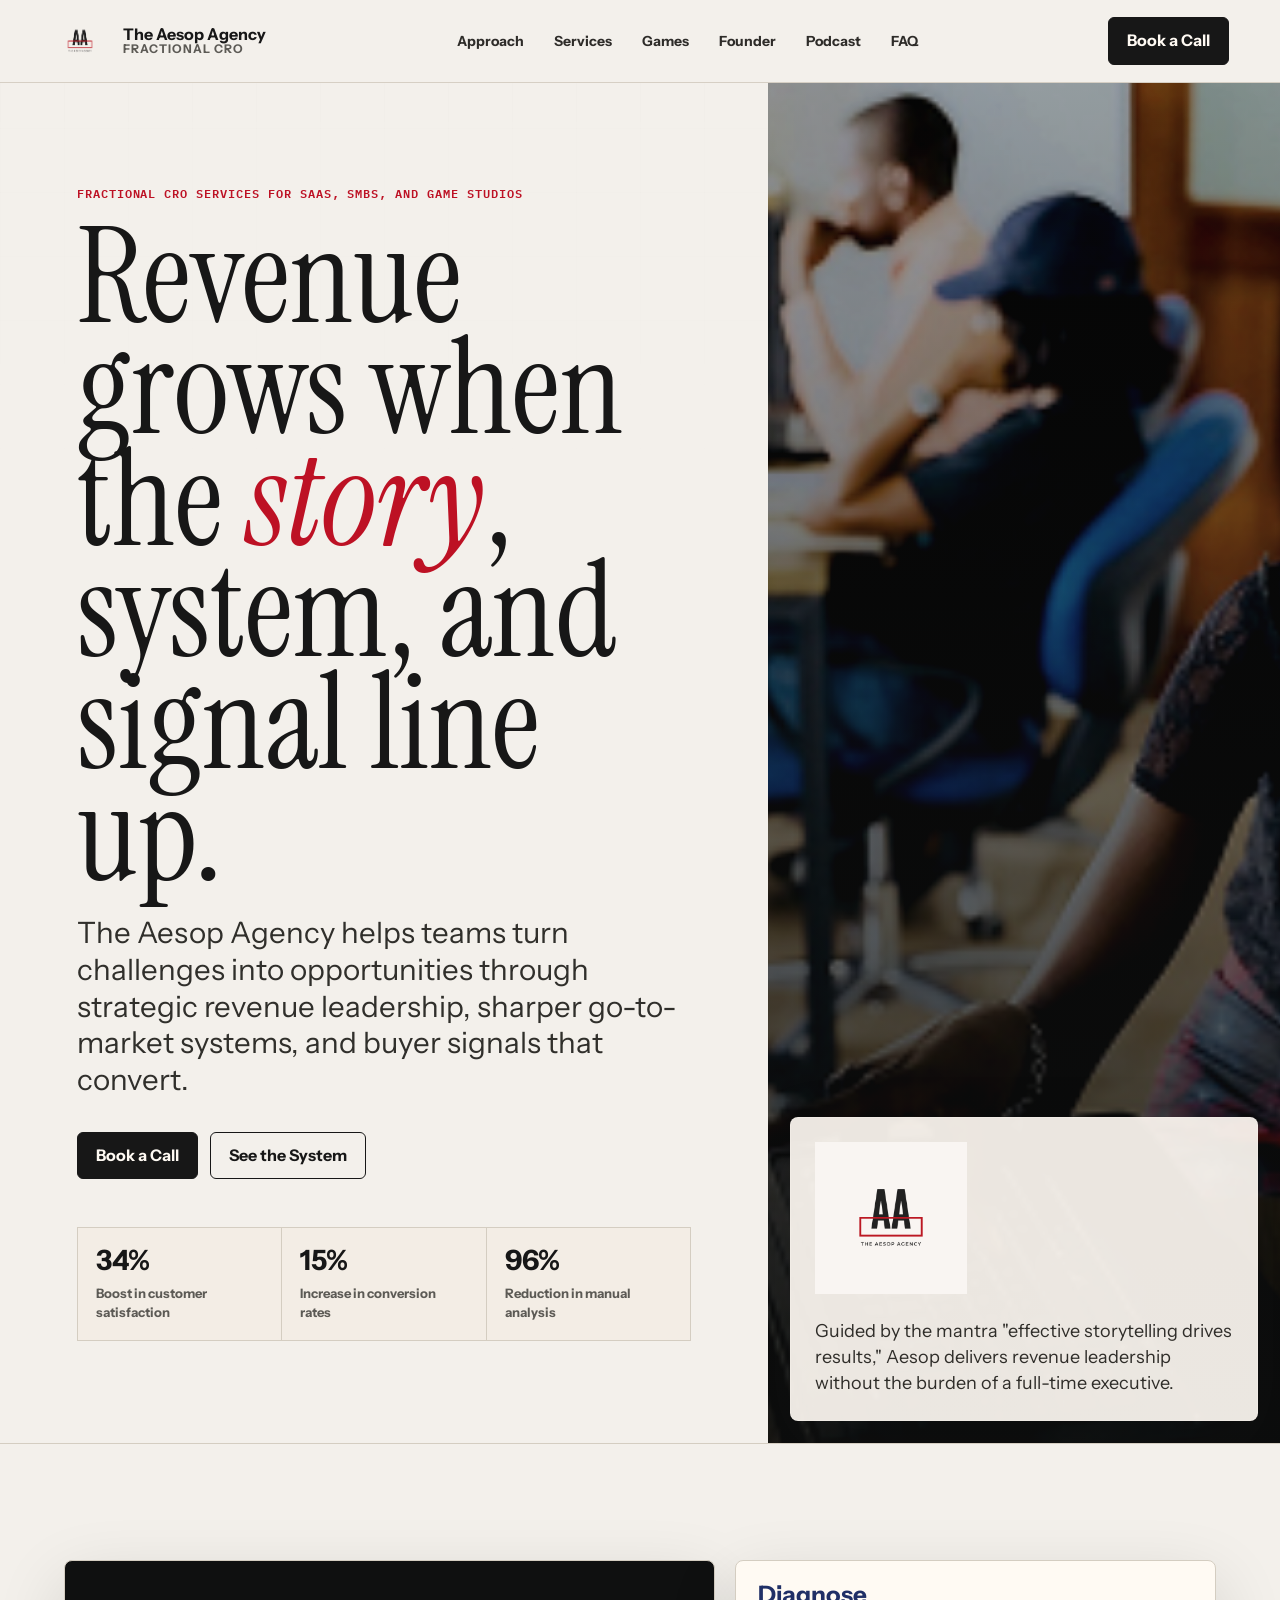
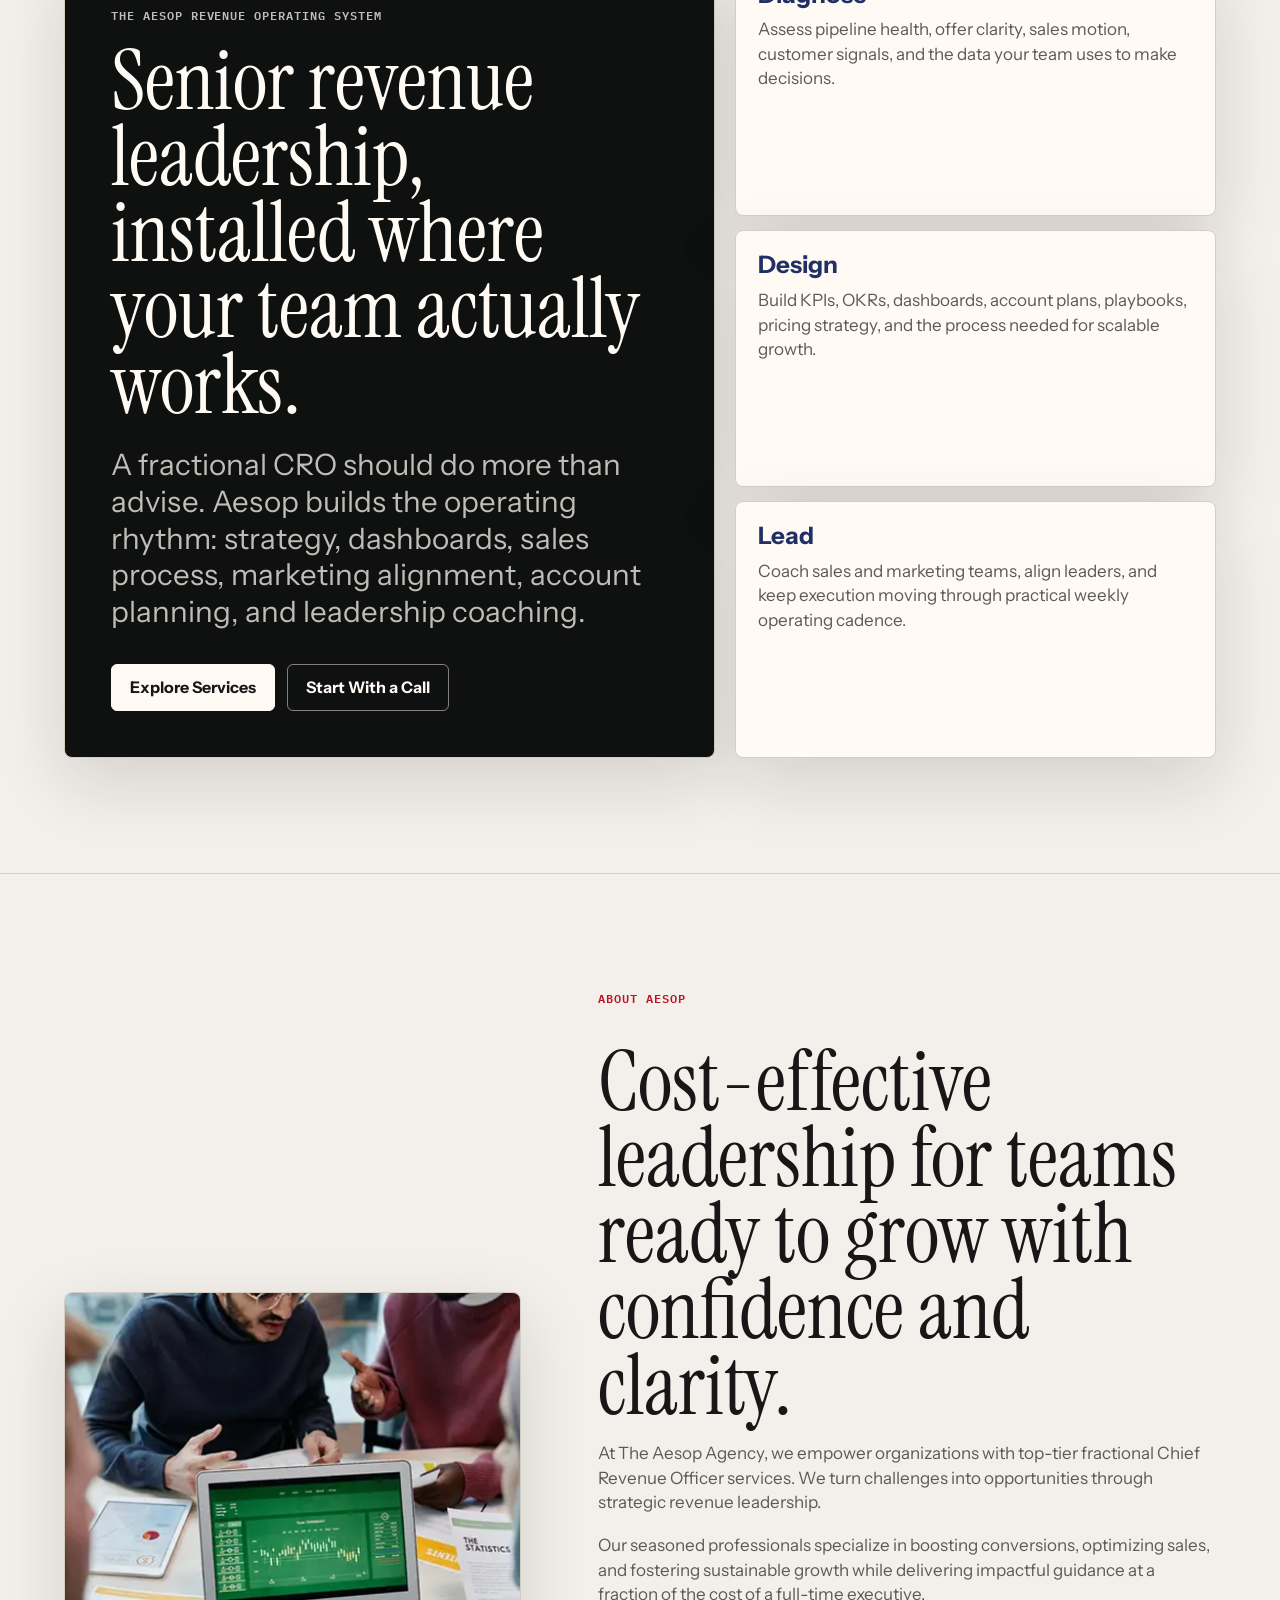
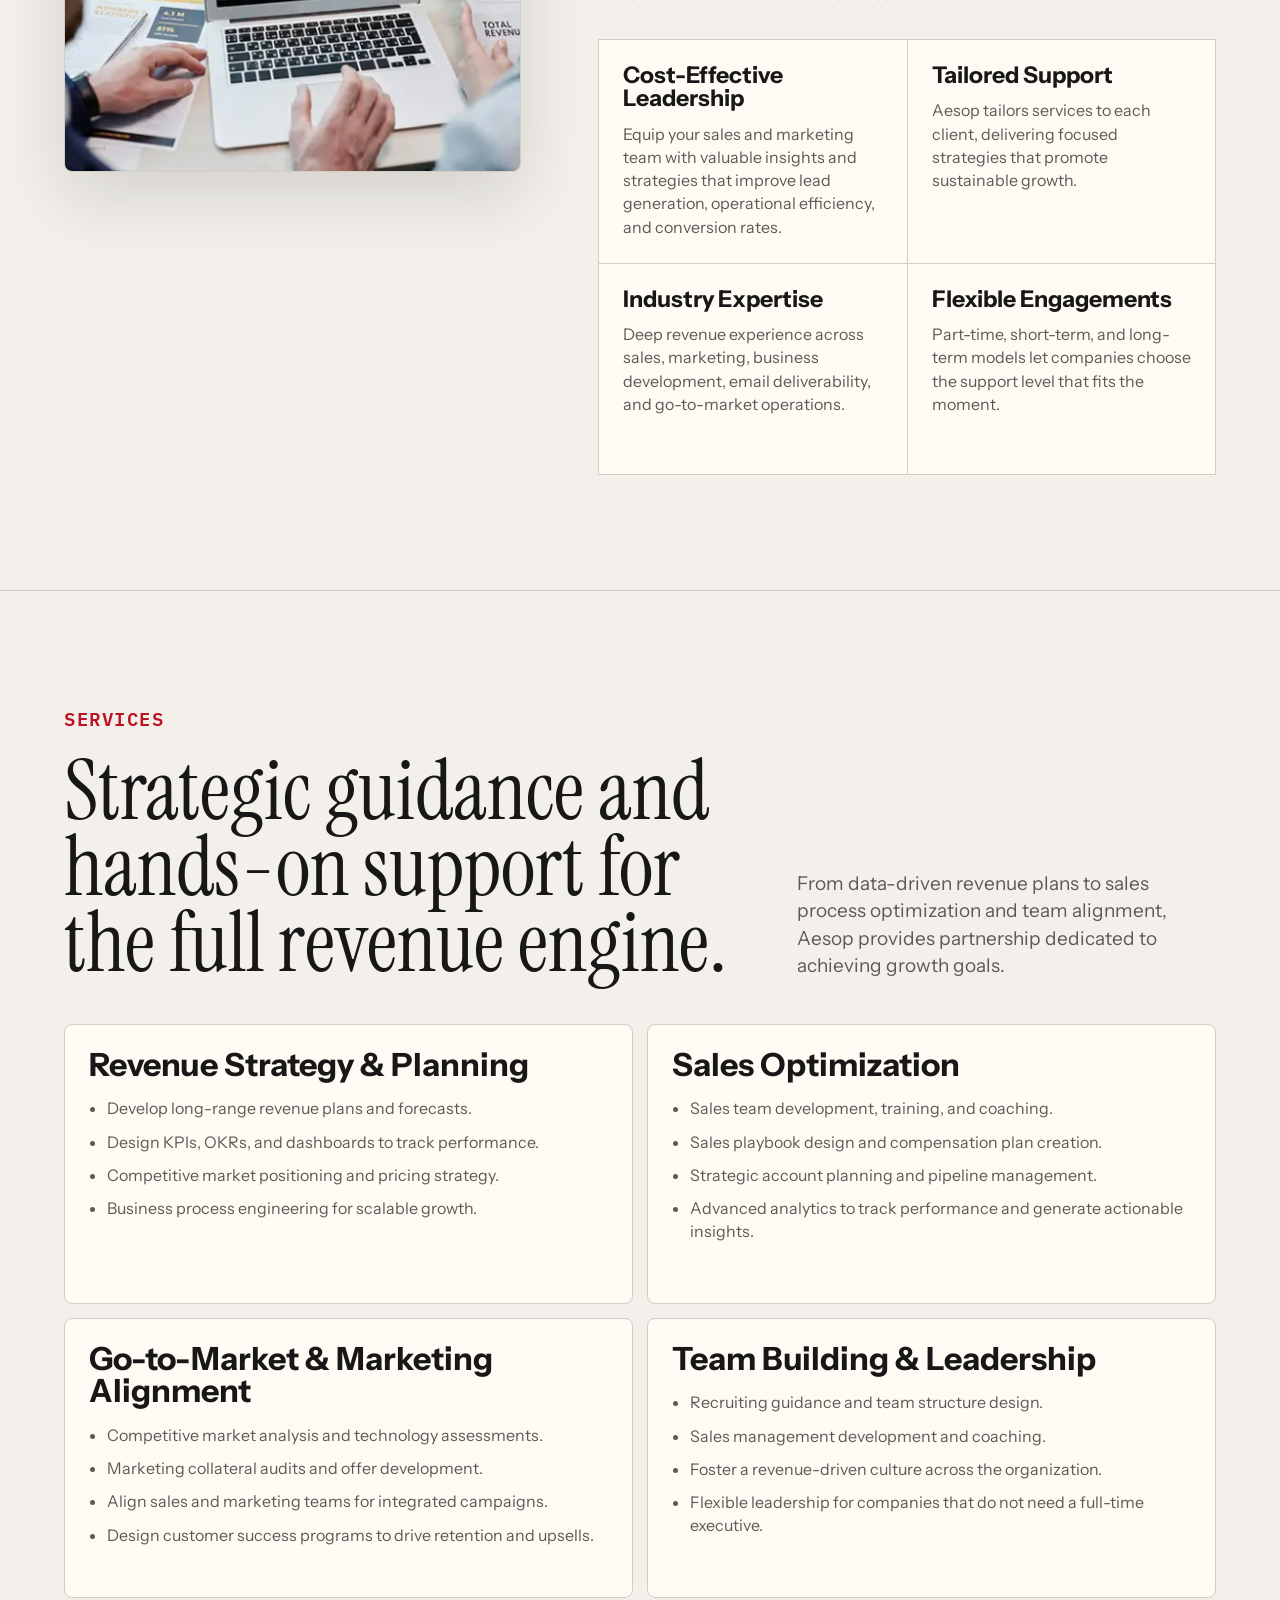
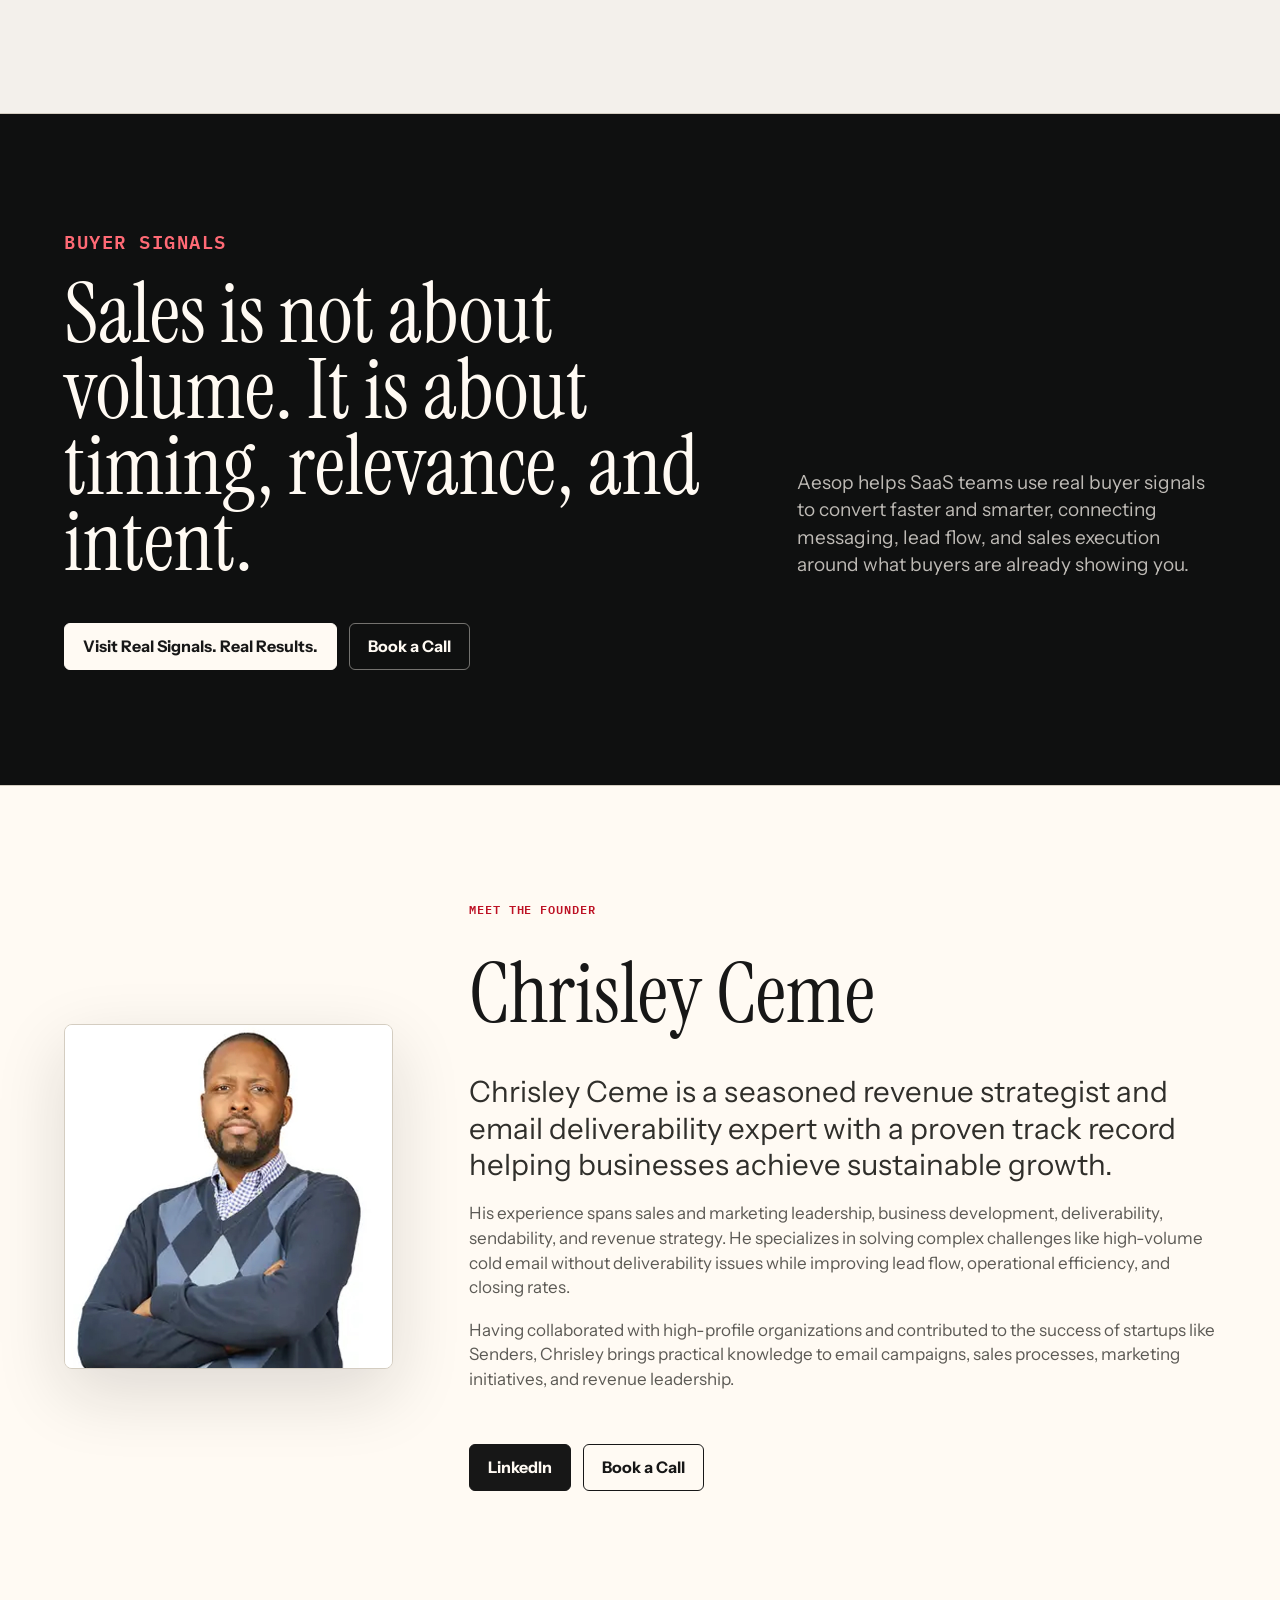
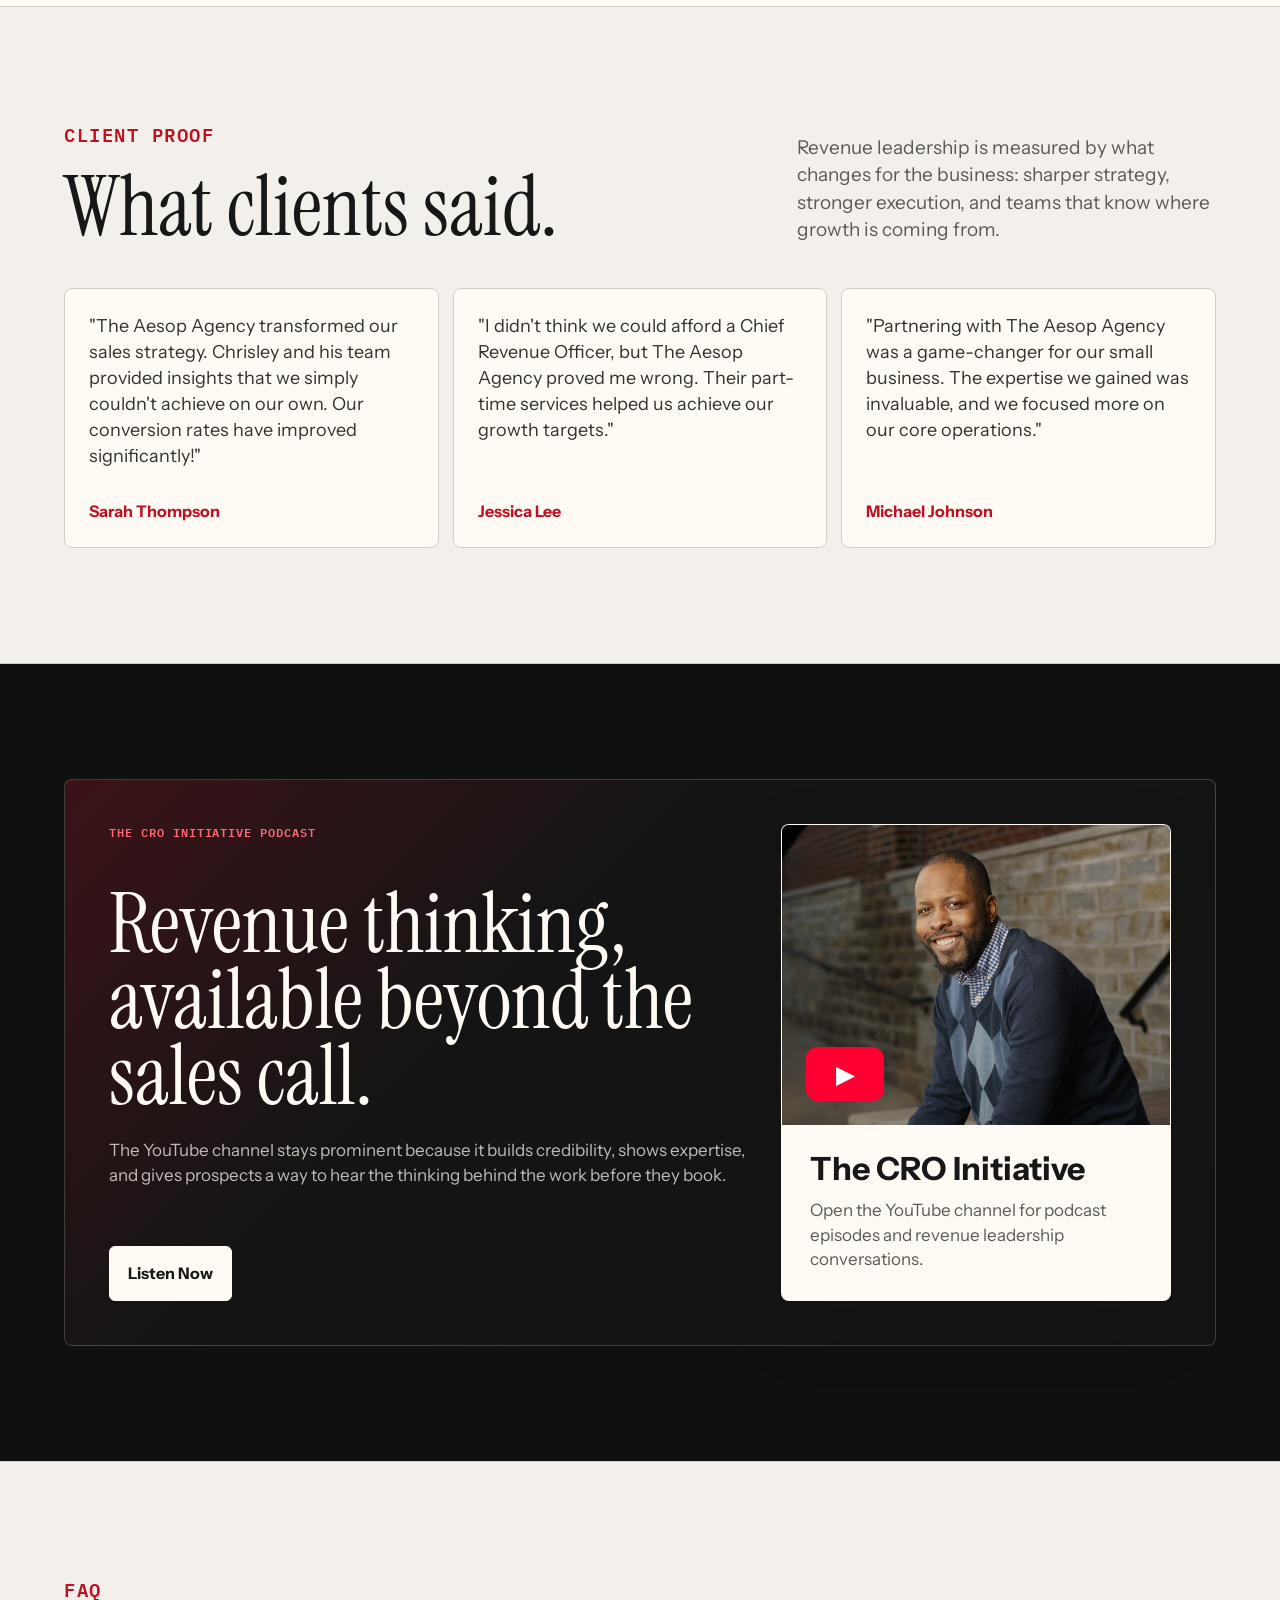
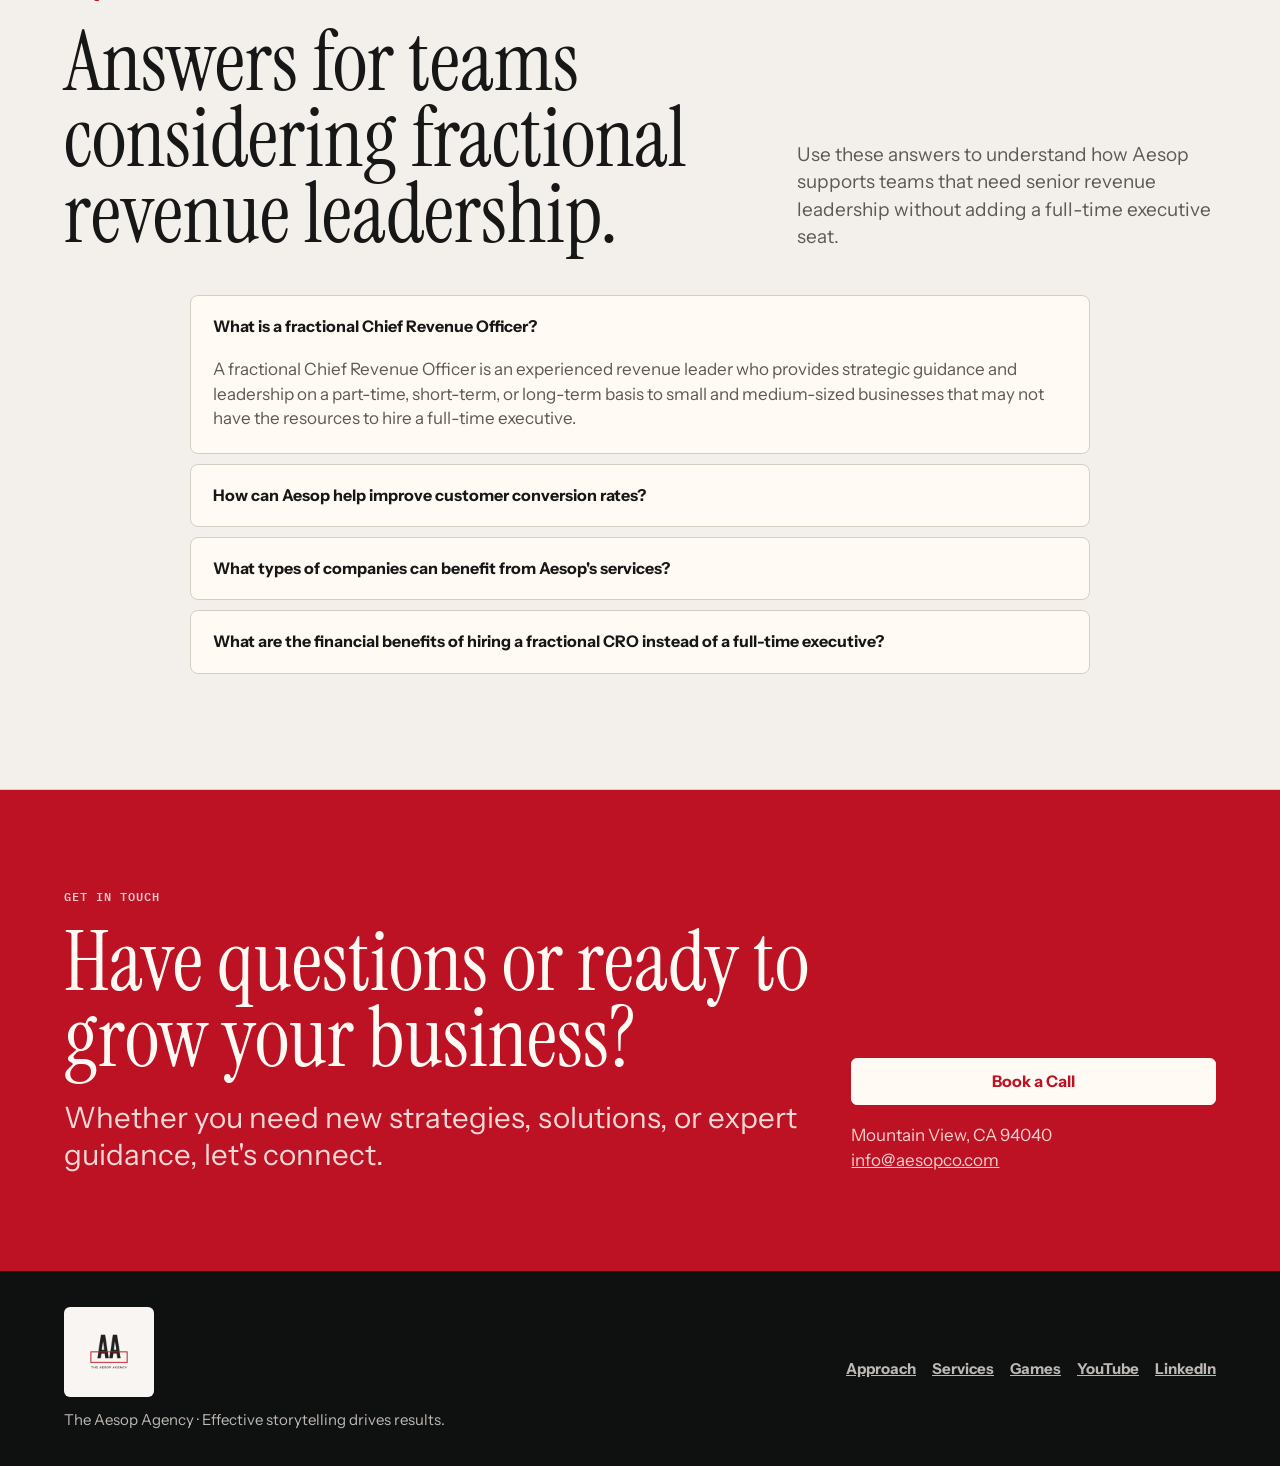
==== commit f7929245: "Clean public copy and asset references" ====
--- a/index.html
+++ b/index.html
@@ -1018,7 +1018,7 @@
           <img class="backdrop" src="assets/our-services.jpg" alt="Revenue strategy workspace">
           <div class="panel-card">
             <img src="aesop-logo-square.png" alt="The Aesop Agency logo">
-            <p>Guided by the mantra “effective storytelling drives results,” Aesop delivers revenue leadership without the burden of a full-time executive.</p>
+            <p>Guided by the mantra "effective storytelling drives results," Aesop delivers revenue leadership without the burden of a full-time executive.</p>
           </div>
         </aside>
       </header>
@@ -1163,19 +1163,19 @@
               <p class="kicker">Client proof</p>
               <h2>What clients said.</h2>
             </div>
-            <p>Real results matter. Aesop should present testimonials with enough space and confidence to feel like proof, not filler.</p>
+            <p>Revenue leadership is measured by what changes for the business: sharper strategy, stronger execution, and teams that know where growth is coming from.</p>
           </div>
           <div class="quote-grid">
             <article class="quote">
-              <p>“The Aesop Agency transformed our sales strategy. Chrisley and his team provided insights that we simply couldn’t achieve on our own. Our conversion rates have improved significantly!”</p>
+              <p>"The Aesop Agency transformed our sales strategy. Chrisley and his team provided insights that we simply couldn't achieve on our own. Our conversion rates have improved significantly!"</p>
               <strong>Sarah Thompson</strong>
             </article>
             <article class="quote">
-              <p>“I didn’t think we could afford a Chief Revenue Officer, but The Aesop Agency proved me wrong. Their part-time services helped us achieve our growth targets.”</p>
+              <p>"I didn't think we could afford a Chief Revenue Officer, but The Aesop Agency proved me wrong. Their part-time services helped us achieve our growth targets."</p>
               <strong>Jessica Lee</strong>
             </article>
             <article class="quote">
-              <p>“Partnering with The Aesop Agency was a game-changer for our small business. The expertise we gained was invaluable, and we focused more on our core operations.”</p>
+              <p>"Partnering with The Aesop Agency was a game-changer for our small business. The expertise we gained was invaluable, and we focused more on our core operations."</p>
               <strong>Michael Johnson</strong>
             </article>
           </div>
@@ -1195,7 +1195,7 @@
           <a class="youtube-card" href="https://www.youtube.com/@TheCROInitiative" aria-label="Open The CRO Initiative on YouTube">
             <span class="youtube-thumb">
               <img src="assets/youtube-chrisley-portrait.jpg" alt="Chrisley Ceme on The CRO Initiative">
-              <span class="youtube-mark">▶</span>
+              <span class="youtube-mark">&#9654;</span>
             </span>
             <span class="youtube-copy">
               <h3>The CRO Initiative</h3>
@@ -1212,7 +1212,7 @@
               <p class="kicker">FAQ</p>
               <h2>Answers for teams considering fractional revenue leadership.</h2>
             </div>
-            <p>FAQ copy is cleaned up to use Aesop language while preserving the meaning of the original questions and answers.</p>
+            <p>Use these answers to understand how Aesop supports teams that need senior revenue leadership without adding a full-time executive seat.</p>
           </div>
           <div class="faq-list">
             <details open>
@@ -1224,7 +1224,7 @@
               <p>Aesop uses data-driven insights and creative strategies tailored to your specific business needs to enhance sales conversion rates, drive growth, and increase revenue.</p>
             </details>
             <details>
-              <summary>What types of companies can benefit from Aesop’s services?</summary>
+              <summary>What types of companies can benefit from Aesop's services?</summary>
               <p>Aesop serves small to medium-sized businesses, midsized companies, SaaS teams, studios, and publishers looking to improve sales, sales operations, customer support, marketing, retention, and revenue growth.</p>
             </details>
             <details>
@@ -1240,7 +1240,7 @@
           <div>
             <p class="kicker" style="color: rgba(255,250,243,.78)">Get in touch</p>
             <h2>Have questions or ready to grow your business?</h2>
-            <p class="lede" style="color: rgba(255,250,243,.86)">Whether you need new strategies, solutions, or expert guidance, let’s connect.</p>
+            <p class="lede" style="color: rgba(255,250,243,.86)">Whether you need new strategies, solutions, or expert guidance, let's connect.</p>
           </div>
           <div class="stack">
             <a class="button" href="https://calendly.com/chrisley-aesopco/30min">Book a Call</a>
@@ -1254,7 +1254,7 @@
       <div class="inner">
         <div>
           <img src="aesop-logo-square.png" alt="The Aesop Agency logo">
-          <p>The Aesop Agency · Effective storytelling drives results.</p>
+          <p>The Aesop Agency &middot; Effective storytelling drives results.</p>
         </div>
         <div class="footer-links">
           <a href="#approach">Approach</a>
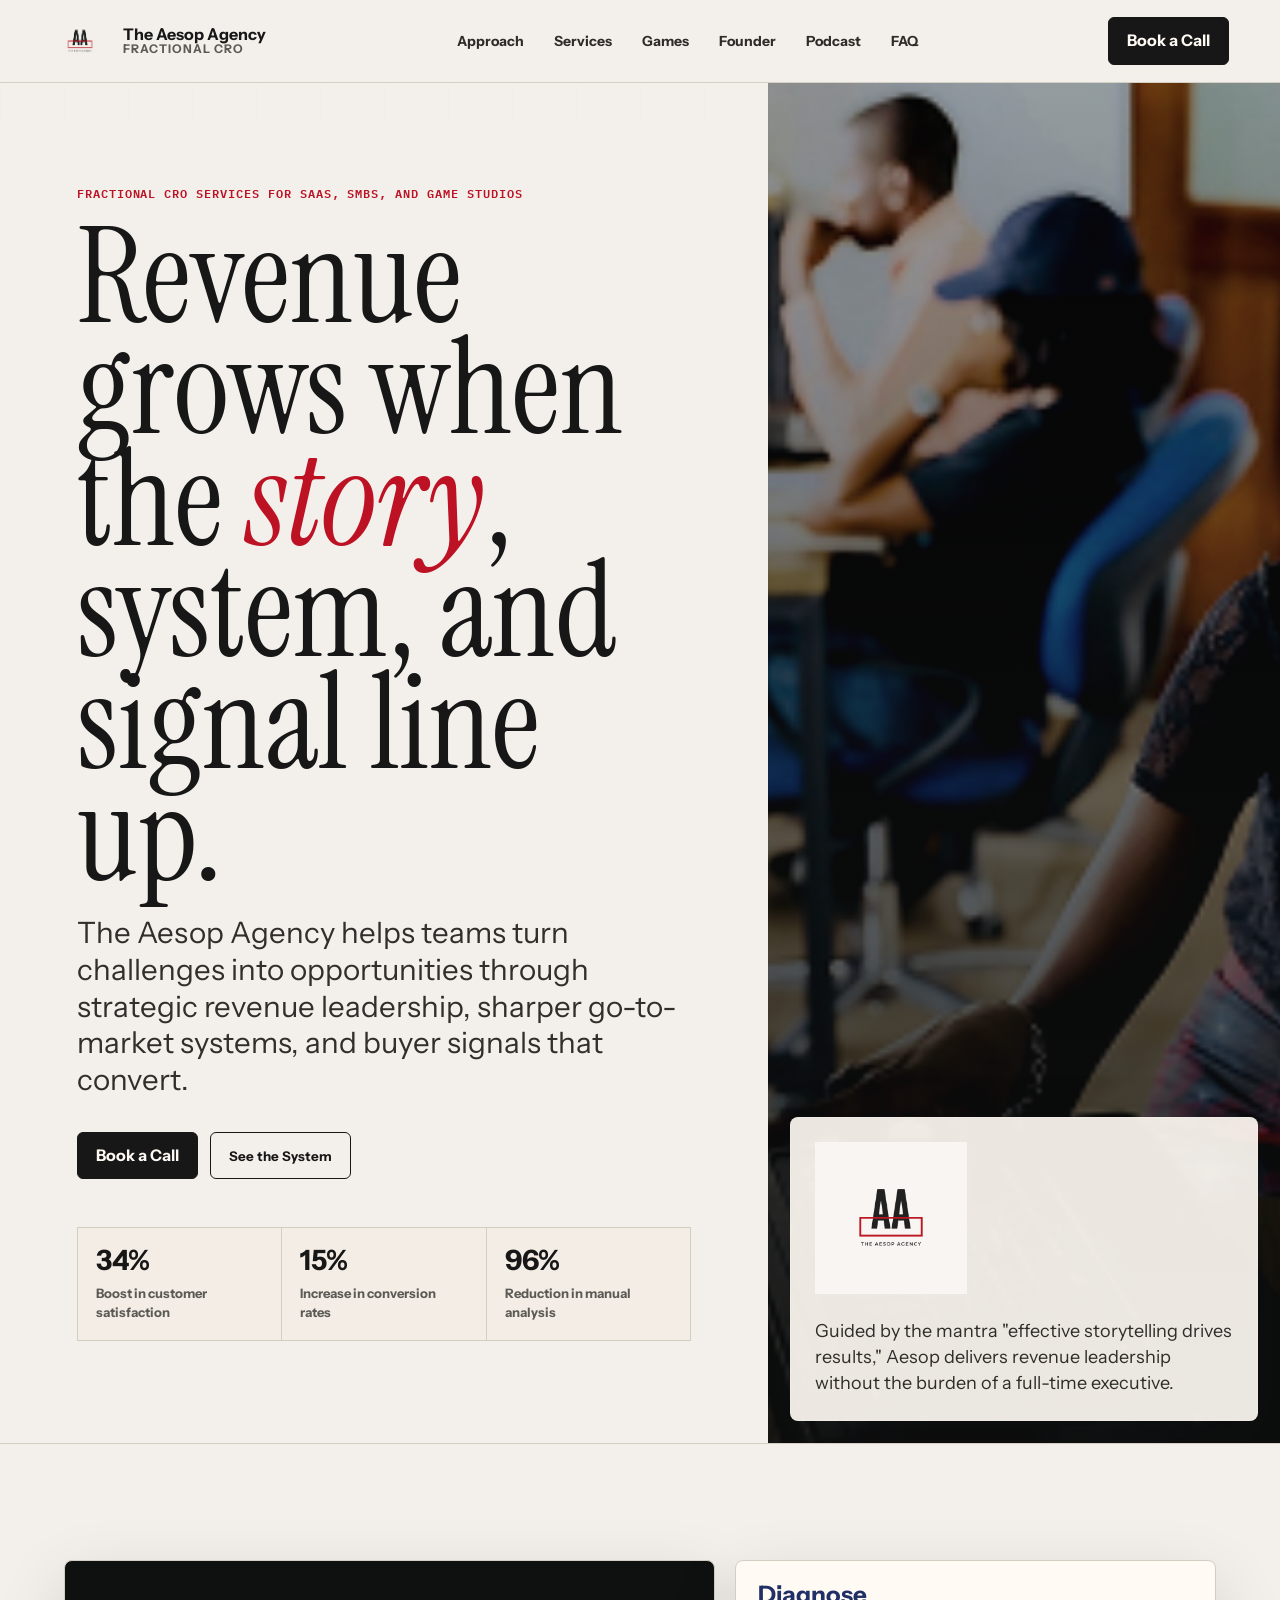
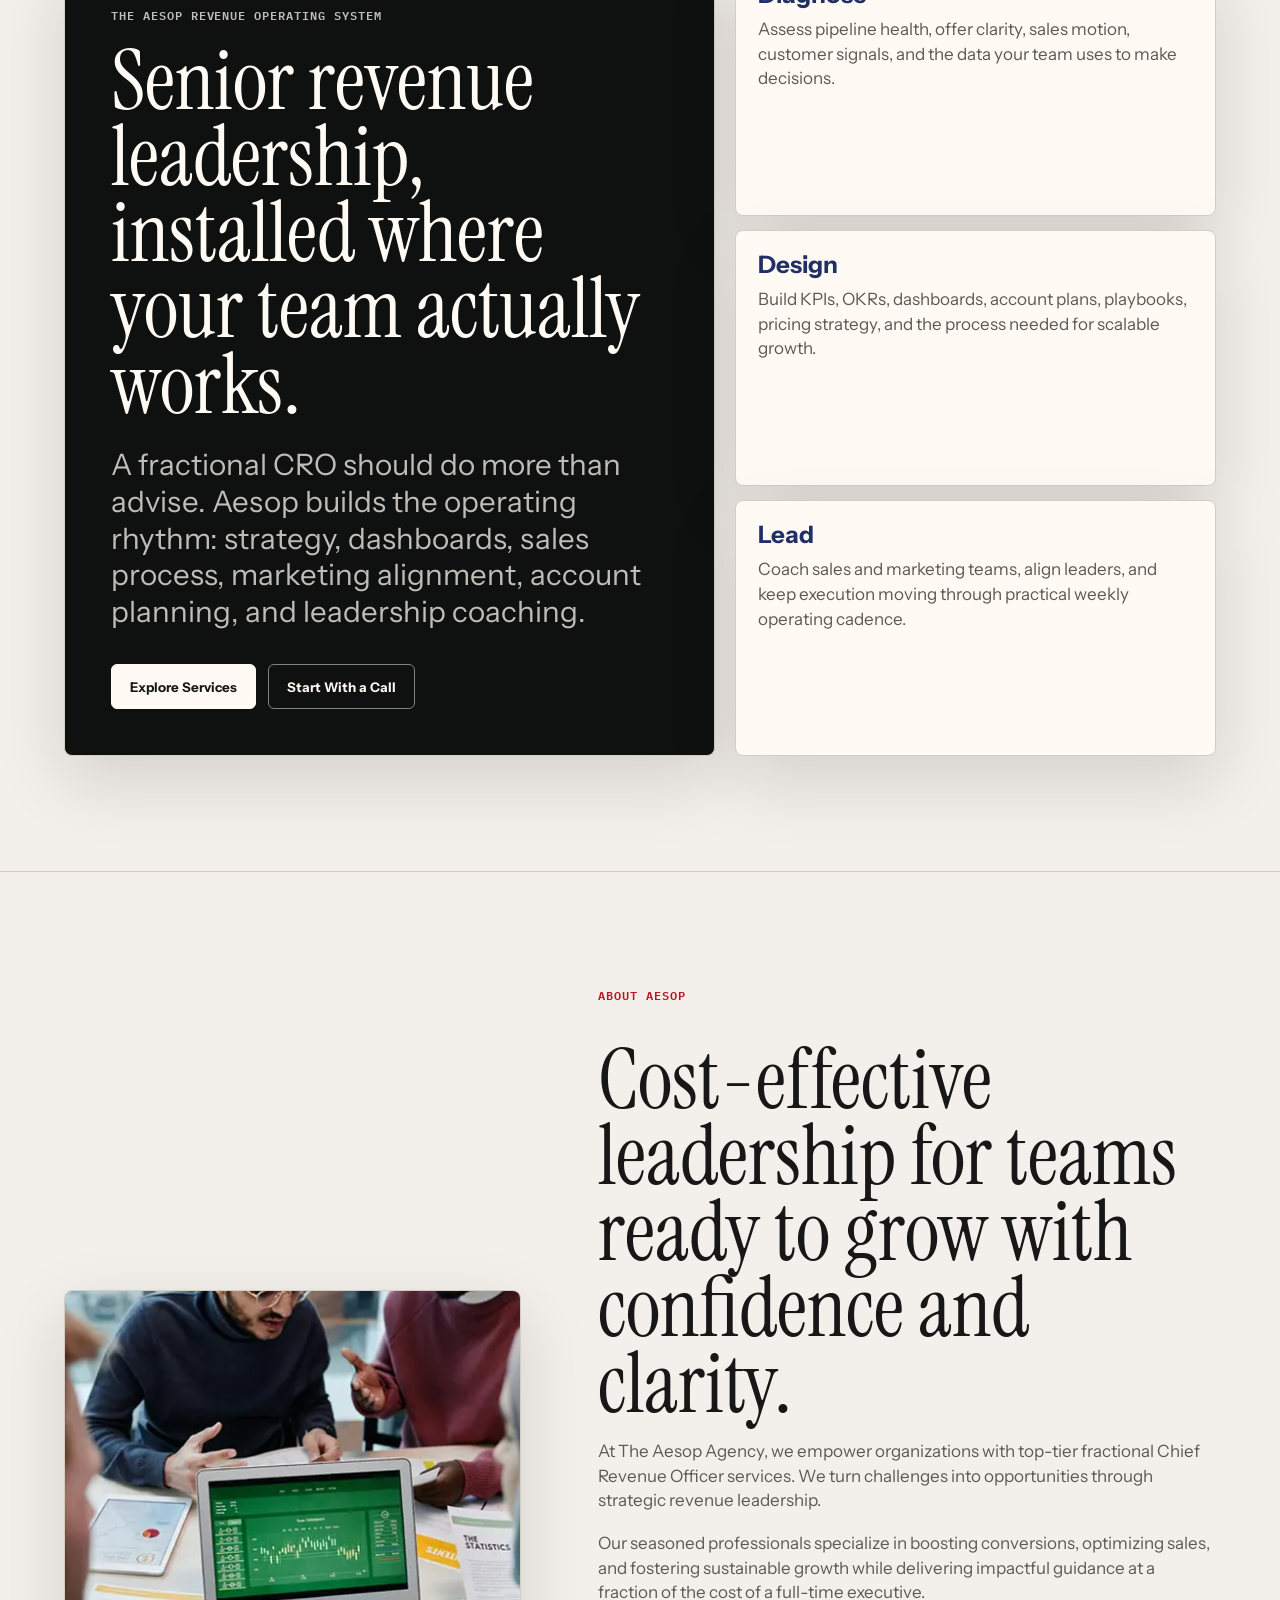
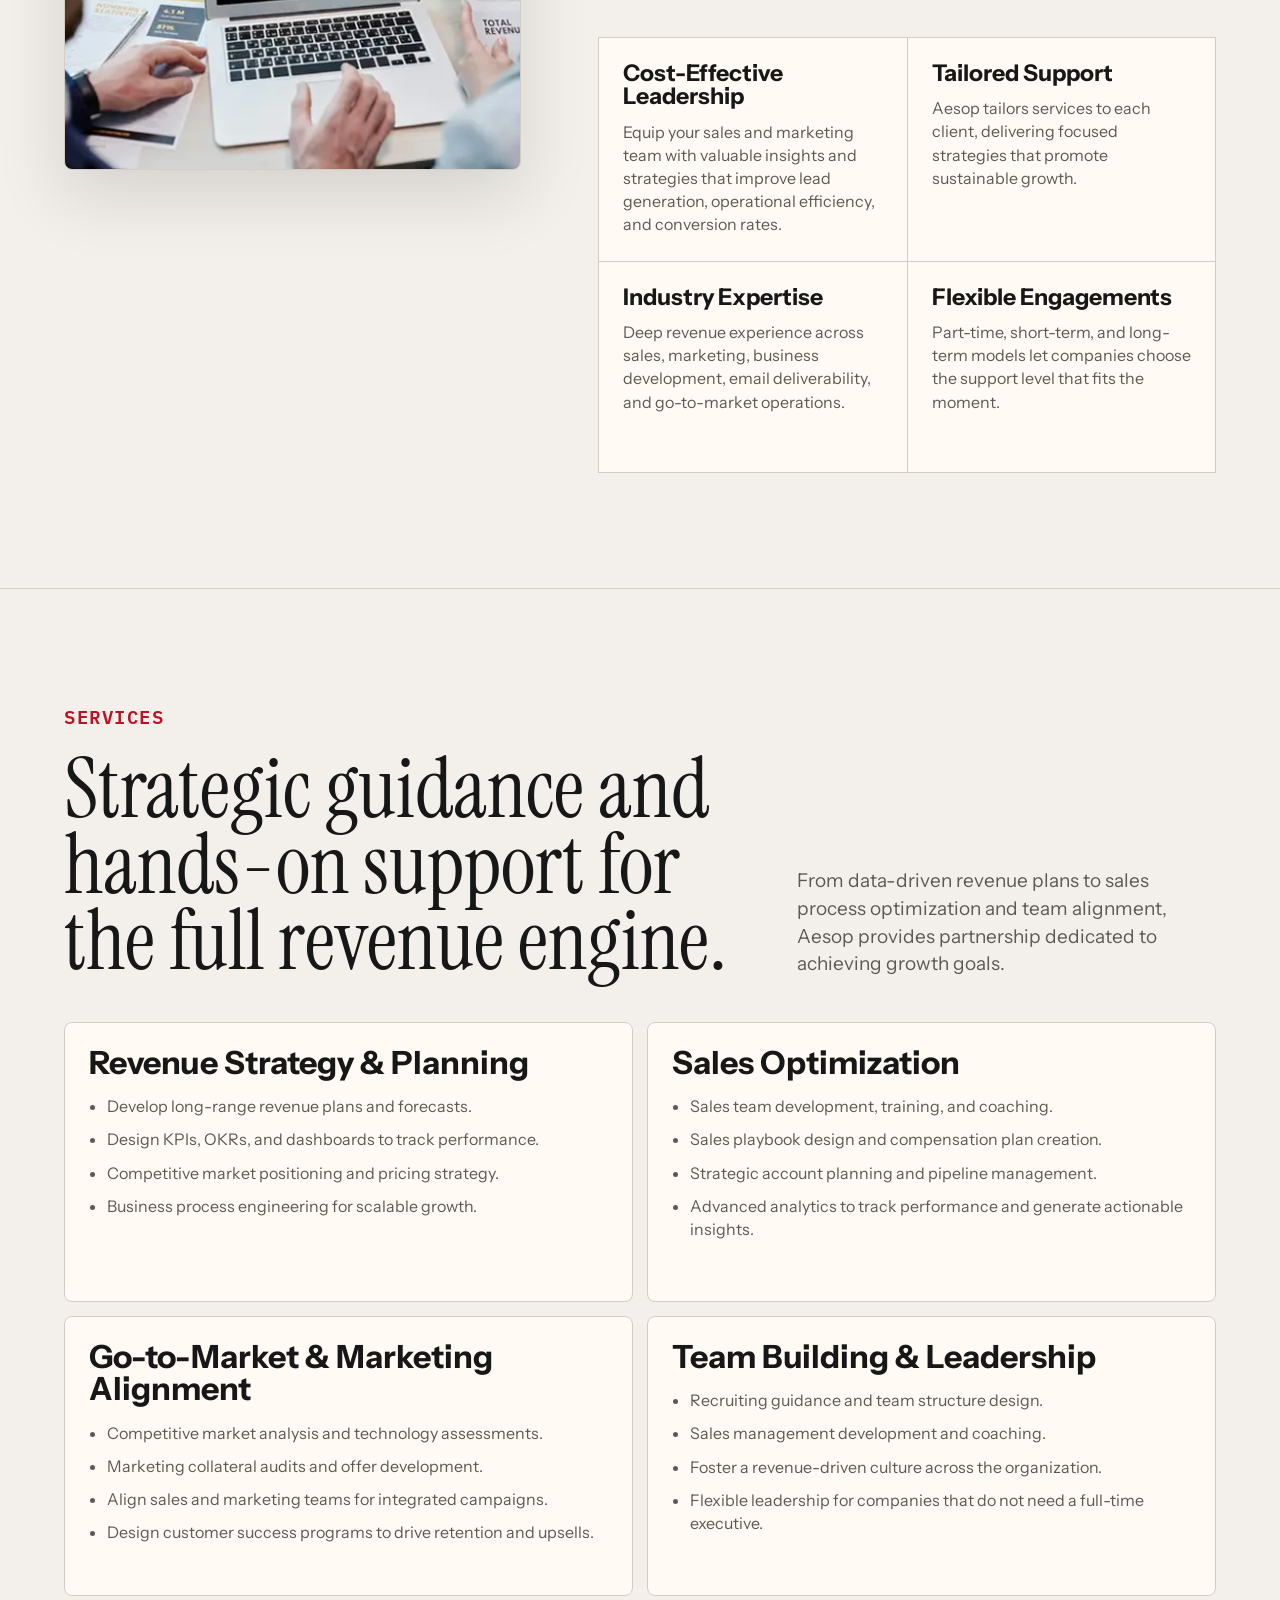
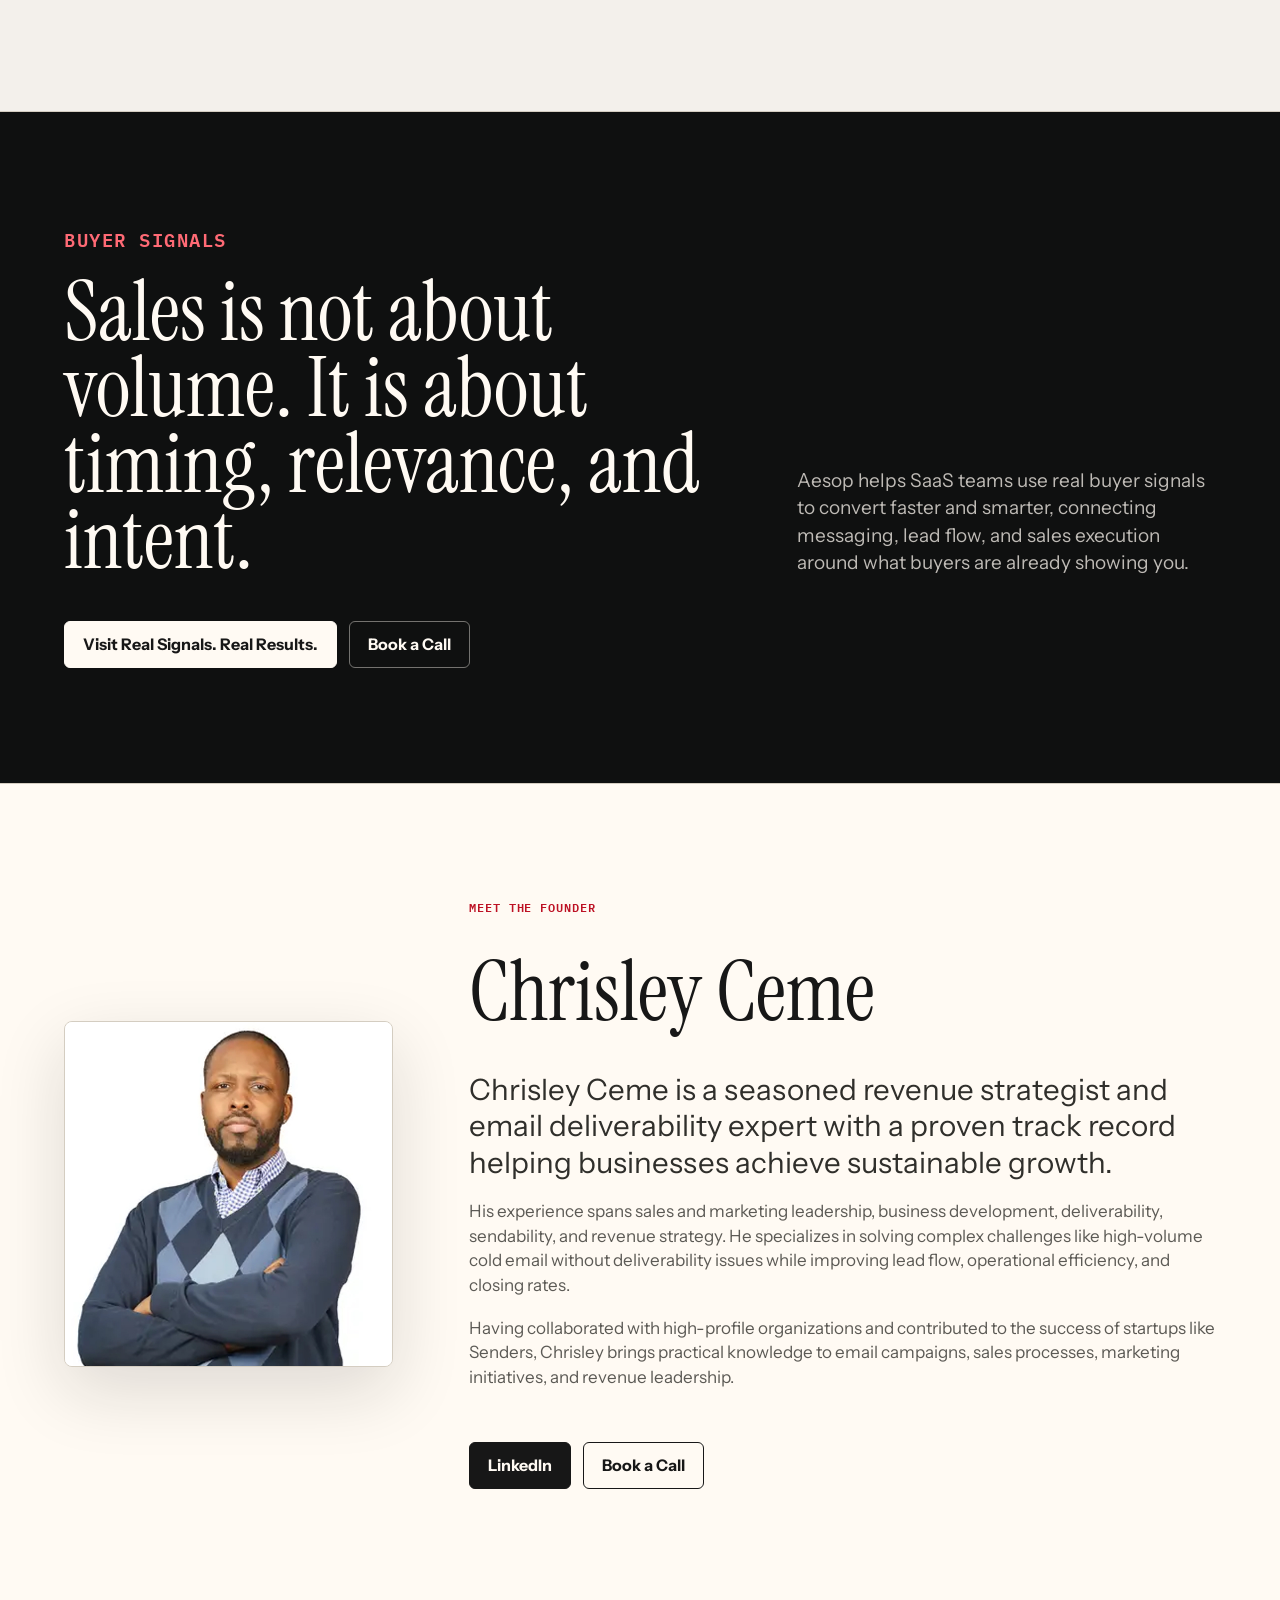
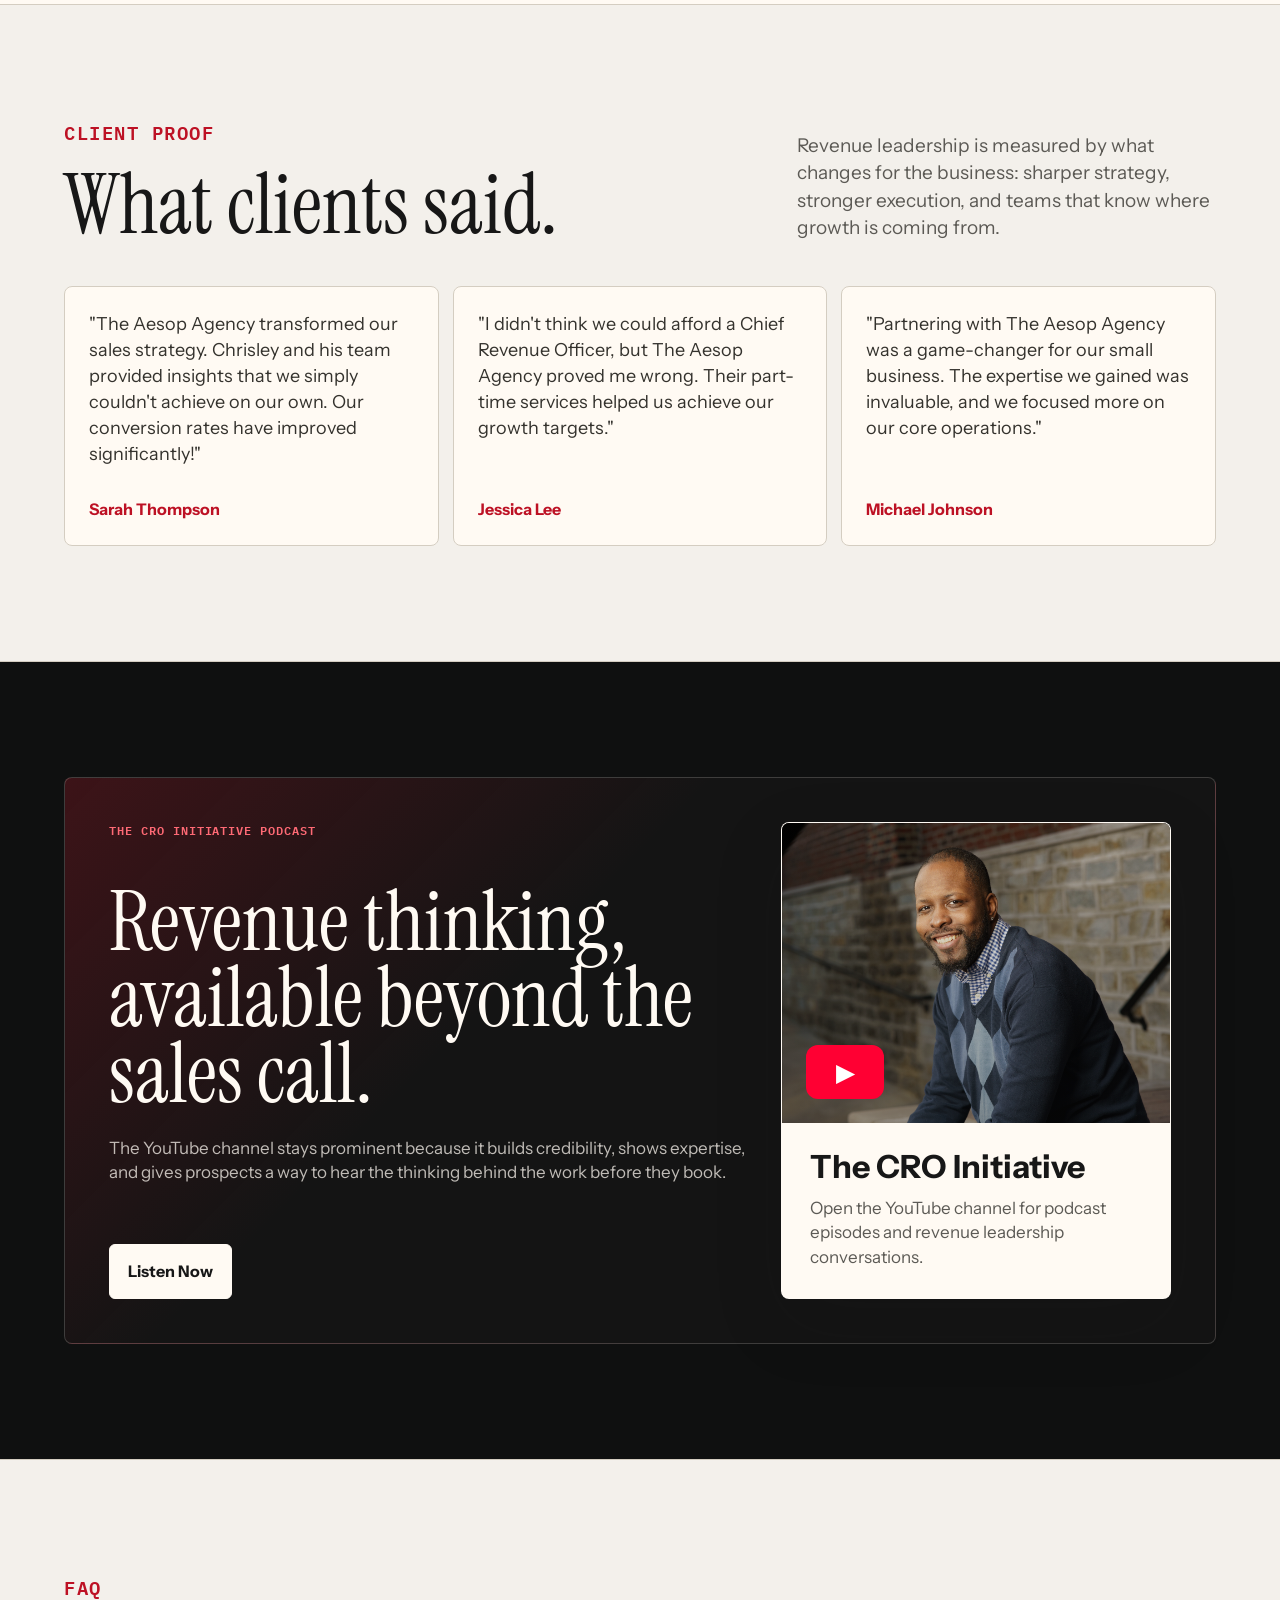
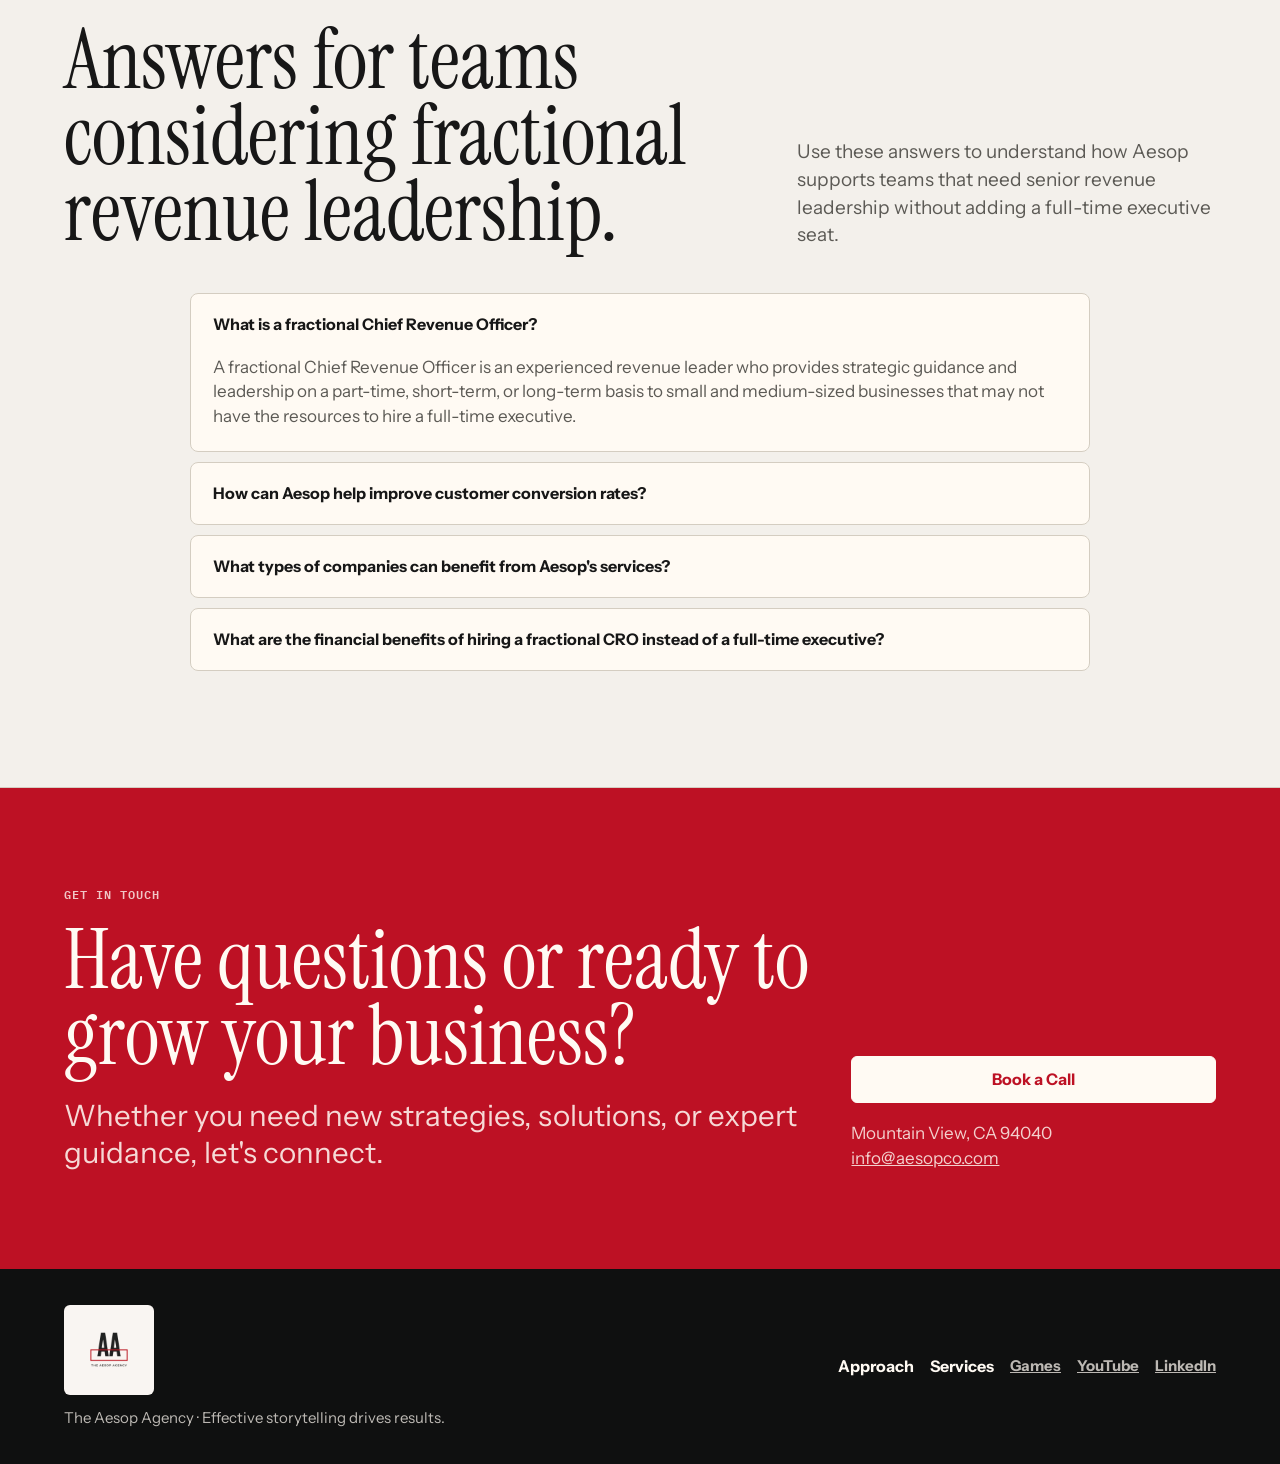
==== commit ef721e91: "Remove URL fragment references" ====
--- a/index.html
+++ b/index.html
@@ -1,6 +1,15 @@
 <!doctype html>
 <html lang="en">
 <head>
+  <!-- Google tag (gtag.js) -->
+  <script async src="https://www.googletagmanager.com/gtag/js?id=G-E5FVC5FCBB"></script>
+  <script>
+    window.dataLayer = window.dataLayer || [];
+    function gtag(){dataLayer.push(arguments);}
+    gtag('js', new Date());
+
+    gtag('config', 'G-E5FVC5FCBB');
+  </script>
   <meta charset="utf-8">
   <meta name="viewport" content="width=device-width, initial-scale=1">
   <title>The Aesop Agency | Fractional CRO for Revenue Strategy & Growth</title>
@@ -8,31 +17,31 @@
   <meta name="robots" content="index, follow, max-image-preview:large">
   <meta name="author" content="The Aesop Agency">
   <meta name="theme-color" content="#bd1124">
-  <link rel="canonical" href="https://aesopco.com/">
-  <link rel="alternate" type="text/plain" href="https://aesopco.com/llms.txt" title="LLMs.txt">
+  <link rel="canonical" href="https://www.aesopco.com/">
+  <link rel="alternate" type="text/plain" href="https://www.aesopco.com/llms.txt" title="LLMs.txt">
   <link rel="icon" type="image/png" href="/aesop-logo-square.png">
   <meta property="og:type" content="website">
   <meta property="og:site_name" content="The Aesop Agency">
   <meta property="og:title" content="The Aesop Agency | Fractional CRO for Revenue Strategy & Growth">
   <meta property="og:description" content="Fractional CRO services for revenue strategy, sales optimization, go-to-market alignment, dashboards, sales leadership, and sustainable growth.">
-  <meta property="og:url" content="https://aesopco.com/">
-  <meta property="og:image" content="https://aesopco.com/aesop-logo-square.png">
+  <meta property="og:url" content="https://www.aesopco.com/">
+  <meta property="og:image" content="https://www.aesopco.com/aesop-logo-square.png">
   <meta property="og:image:alt" content="The Aesop Agency logo">
   <meta name="twitter:card" content="summary_large_image">
   <meta name="twitter:title" content="The Aesop Agency | Fractional CRO for Revenue Strategy & Growth">
   <meta name="twitter:description" content="Fractional CRO services for revenue strategy, sales optimization, go-to-market alignment, dashboards, sales leadership, and sustainable growth.">
-  <meta name="twitter:image" content="https://aesopco.com/aesop-logo-square.png">
+  <meta name="twitter:image" content="https://www.aesopco.com/aesop-logo-square.png">
   <script type="application/ld+json">
   {
     "@context": "https://schema.org",
     "@graph": [
       {
         "@type": "ProfessionalService",
-        "@id": "https://aesopco.com/#organization",
+        "@id": "https://www.aesopco.com/organization",
         "name": "The Aesop Agency",
-        "url": "https://aesopco.com/",
-        "logo": "https://aesopco.com/aesop-logo-square.png",
-        "image": "https://aesopco.com/aesop-logo-square.png",
+        "url": "https://www.aesopco.com/",
+        "logo": "https://www.aesopco.com/aesop-logo-square.png",
+        "image": "https://www.aesopco.com/aesop-logo-square.png",
         "description": "The Aesop Agency provides fractional Chief Revenue Officer services, revenue strategy, sales optimization, go-to-market alignment, dashboards, sales leadership, and sustainable growth systems.",
         "email": "info@aesopco.com",
         "address": {
@@ -44,7 +53,7 @@
         },
         "founder": {
           "@type": "Person",
-          "@id": "https://aesopco.com/#chrisley-ceme",
+          "@id": "https://www.aesopco.com/person/chrisley-ceme",
           "name": "Chrisley Ceme",
           "jobTitle": "Chief Revenue Officer",
           "description": "Chrisley Ceme is a revenue strategist, email deliverability expert, and fractional CRO helping teams improve lead flow, sales process, and revenue operations."
@@ -67,17 +76,17 @@
       },
       {
         "@type": "WebSite",
-        "@id": "https://aesopco.com/#website",
-        "url": "https://aesopco.com/",
+        "@id": "https://www.aesopco.com/website",
+        "url": "https://www.aesopco.com/",
         "name": "The Aesop Agency",
-        "publisher": { "@id": "https://aesopco.com/#organization" }
+        "publisher": { "@id": "https://www.aesopco.com/organization" }
       },
       {
         "@type": "Service",
-        "@id": "https://aesopco.com/#fractional-cro-service",
+        "@id": "https://www.aesopco.com/services/fractional-cro",
         "name": "Fractional CRO Services",
         "serviceType": "Fractional Chief Revenue Officer services",
-        "provider": { "@id": "https://aesopco.com/#organization" },
+        "provider": { "@id": "https://www.aesopco.com/organization" },
         "areaServed": "United States",
         "description": "Fractional CRO services covering revenue strategy, sales optimization, go-to-market alignment, dashboards, sales team development, account planning, and customer success programs.",
         "audience": {
@@ -92,7 +101,7 @@
       },
       {
         "@type": "FAQPage",
-        "@id": "https://aesopco.com/#faq",
+        "@id": "https://www.aesopco.com/faq",
         "mainEntity": [
           {
             "@type": "Question",
@@ -234,9 +243,23 @@
     }
 
     .nav-links a,
+    .nav-links button,
     .button,
-    .text-link {
+    .text-link,
+    .footer-links button {
       text-decoration: none;
+    }
+
+    .nav-links button,
+    .footer-links button {
+      appearance: none;
+      border: 0;
+      padding: 0;
+      background: transparent;
+      color: inherit;
+      font: inherit;
+      font-weight: inherit;
+      cursor: pointer;
     }
 
     .button {
@@ -251,6 +274,8 @@
       color: #fffaf3;
       font-weight: 800;
       white-space: nowrap;
+      font-family: inherit;
+      cursor: pointer;
       transition: transform .18s ease, background .18s ease, border-color .18s ease, color .18s ease;
     }
 
@@ -903,7 +928,8 @@
     }
 
     footer p,
-    footer a {
+    footer a,
+    footer button {
       color: rgba(255,250,243,.72);
       font-size: 15px;
     }
@@ -983,17 +1009,17 @@
 <body>
   <div class="page-shell">
     <nav class="nav" aria-label="Primary navigation">
-      <a class="brand" href="#top" aria-label="The Aesop Agency home">
+      <a class="brand" href="/" aria-label="The Aesop Agency home">
         <img src="aesop-logo-transparent.png" alt="The Aesop Agency logo">
         <span>The Aesop Agency<small>Fractional CRO</small></span>
       </a>
       <div class="nav-links">
-        <a href="#approach">Approach</a>
-        <a href="#services">Services</a>
-        <a href="games/">Games</a>
-        <a href="#founder">Founder</a>
-        <a href="#podcast">Podcast</a>
-        <a href="#faq">FAQ</a>
+        <button type="button" data-scroll="approach">Approach</button>
+        <button type="button" data-scroll="services">Services</button>
+        <a href="games">Games</a>
+        <button type="button" data-scroll="founder">Founder</button>
+        <button type="button" data-scroll="podcast">Podcast</button>
+        <button type="button" data-scroll="faq">FAQ</button>
       </div>
       <a class="button" href="https://calendly.com/chrisley-aesopco/30min">Book a Call</a>
     </nav>
@@ -1006,7 +1032,7 @@
           <p class="lede">The Aesop Agency helps teams turn challenges into opportunities through strategic revenue leadership, sharper go-to-market systems, and buyer signals that convert.</p>
           <div class="actions">
             <a class="button" href="https://calendly.com/chrisley-aesopco/30min">Book a Call</a>
-            <a class="button secondary" href="#approach">See the System</a>
+            <button class="button secondary" type="button" data-scroll="approach">See the System</button>
           </div>
           <div class="hero-proof" aria-label="Aesop result highlights">
             <div class="proof-cell"><strong>34%</strong><span>Boost in customer satisfaction</span></div>
@@ -1030,8 +1056,8 @@
             <h2>Senior revenue leadership, installed where your team actually works.</h2>
             <p class="lede">A fractional CRO should do more than advise. Aesop builds the operating rhythm: strategy, dashboards, sales process, marketing alignment, account planning, and leadership coaching.</p>
             <div class="actions">
-              <a class="button" href="#services">Explore Services</a>
-              <a class="button secondary" href="#contact">Start With a Call</a>
+              <button class="button" type="button" data-scroll="services">Explore Services</button>
+              <button class="button secondary" type="button" data-scroll="contact">Start With a Call</button>
             </div>
           </div>
           <div class="mini-stack">
@@ -1195,7 +1221,7 @@
           <a class="youtube-card" href="https://www.youtube.com/@TheCROInitiative" aria-label="Open The CRO Initiative on YouTube">
             <span class="youtube-thumb">
               <img src="assets/youtube-chrisley-portrait.jpg" alt="Chrisley Ceme on The CRO Initiative">
-              <span class="youtube-mark">&#9654;</span>
+              <span class="youtube-mark">▶</span>
             </span>
             <span class="youtube-copy">
               <h3>The CRO Initiative</h3>
@@ -1257,14 +1283,21 @@
           <p>The Aesop Agency &middot; Effective storytelling drives results.</p>
         </div>
         <div class="footer-links">
-          <a href="#approach">Approach</a>
-          <a href="#services">Services</a>
-          <a href="games/">Games</a>
+          <button type="button" data-scroll="approach">Approach</button>
+          <button type="button" data-scroll="services">Services</button>
+          <a href="games">Games</a>
           <a href="https://www.youtube.com/@TheCROInitiative">YouTube</a>
           <a href="https://www.linkedin.com/company/the-aesop-agency/">LinkedIn</a>
         </div>
       </div>
     </footer>
   </div>
+  <script>
+    document.querySelectorAll('[data-scroll]').forEach((trigger) => {
+      trigger.addEventListener('click', () => {
+        document.getElementById(trigger.dataset.scroll)?.scrollIntoView({ behavior: 'smooth' });
+      });
+    });
+  </script>
 </body>
 </html>
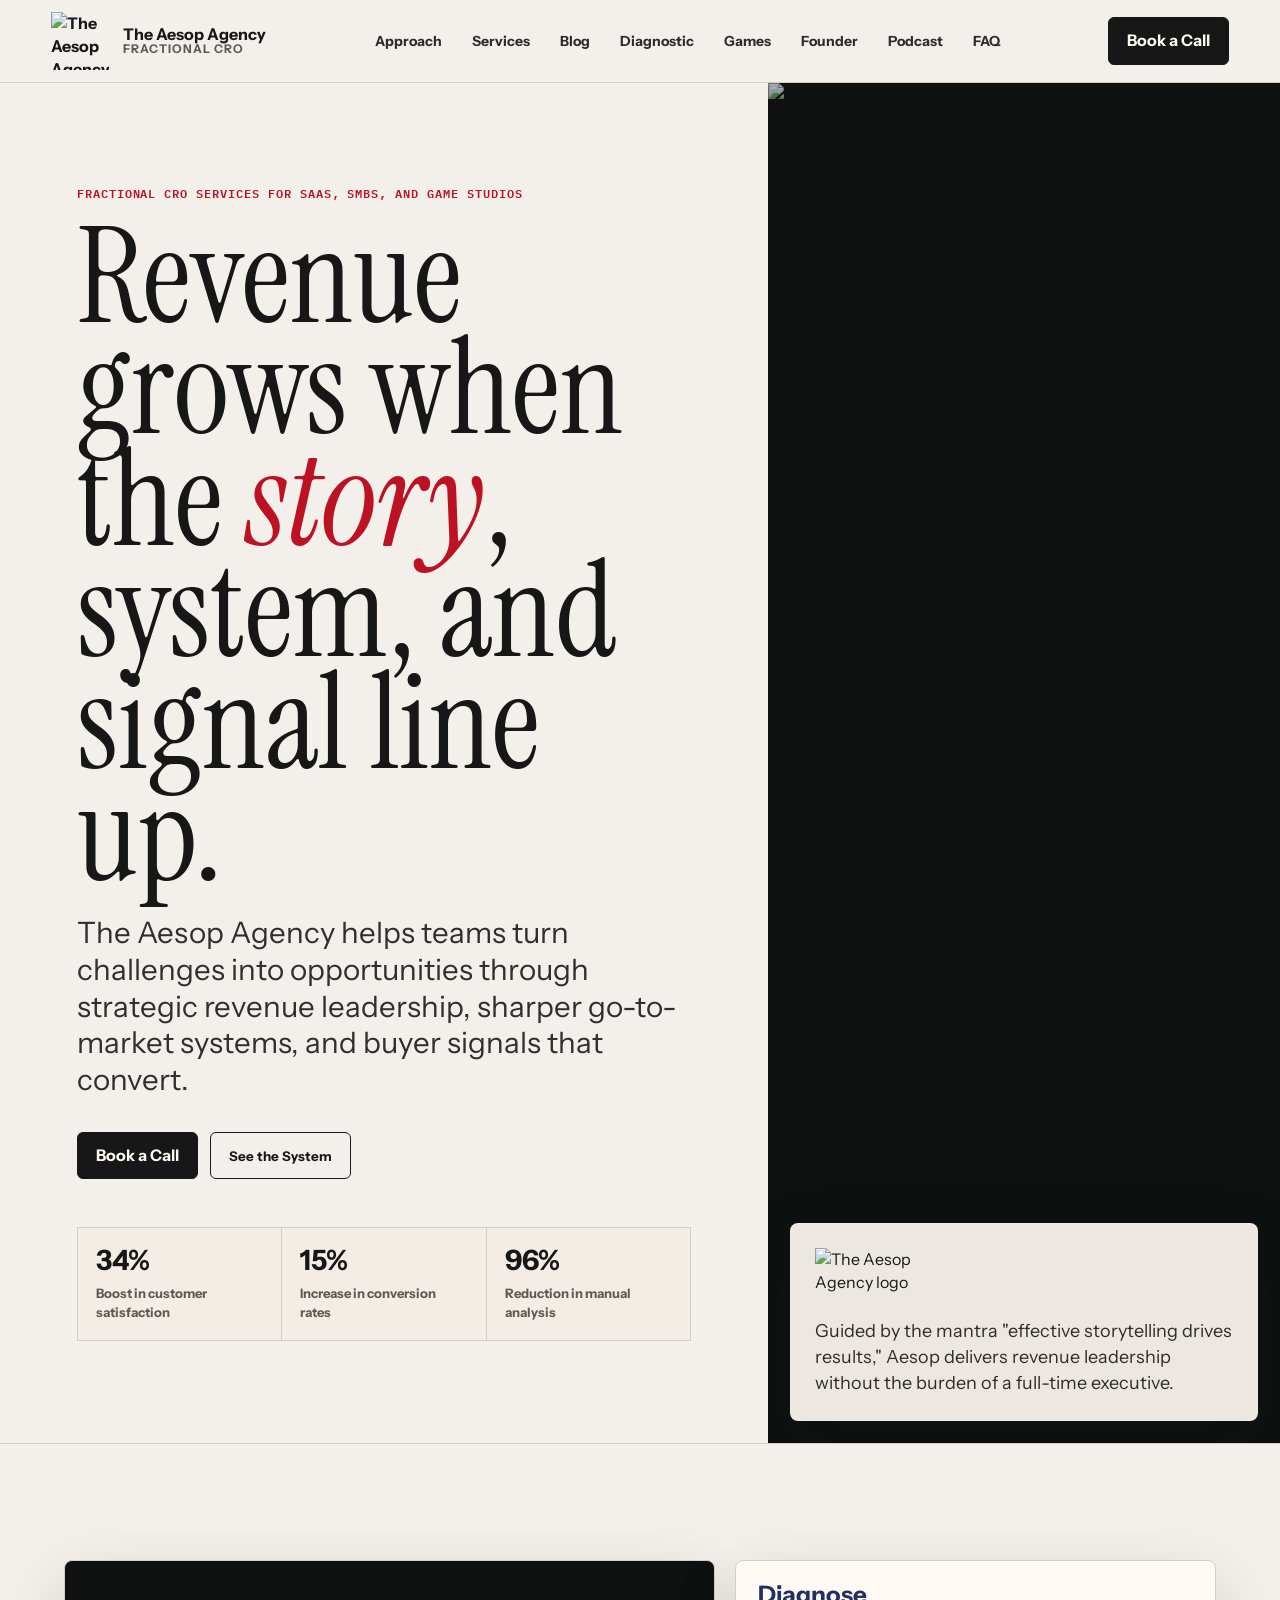
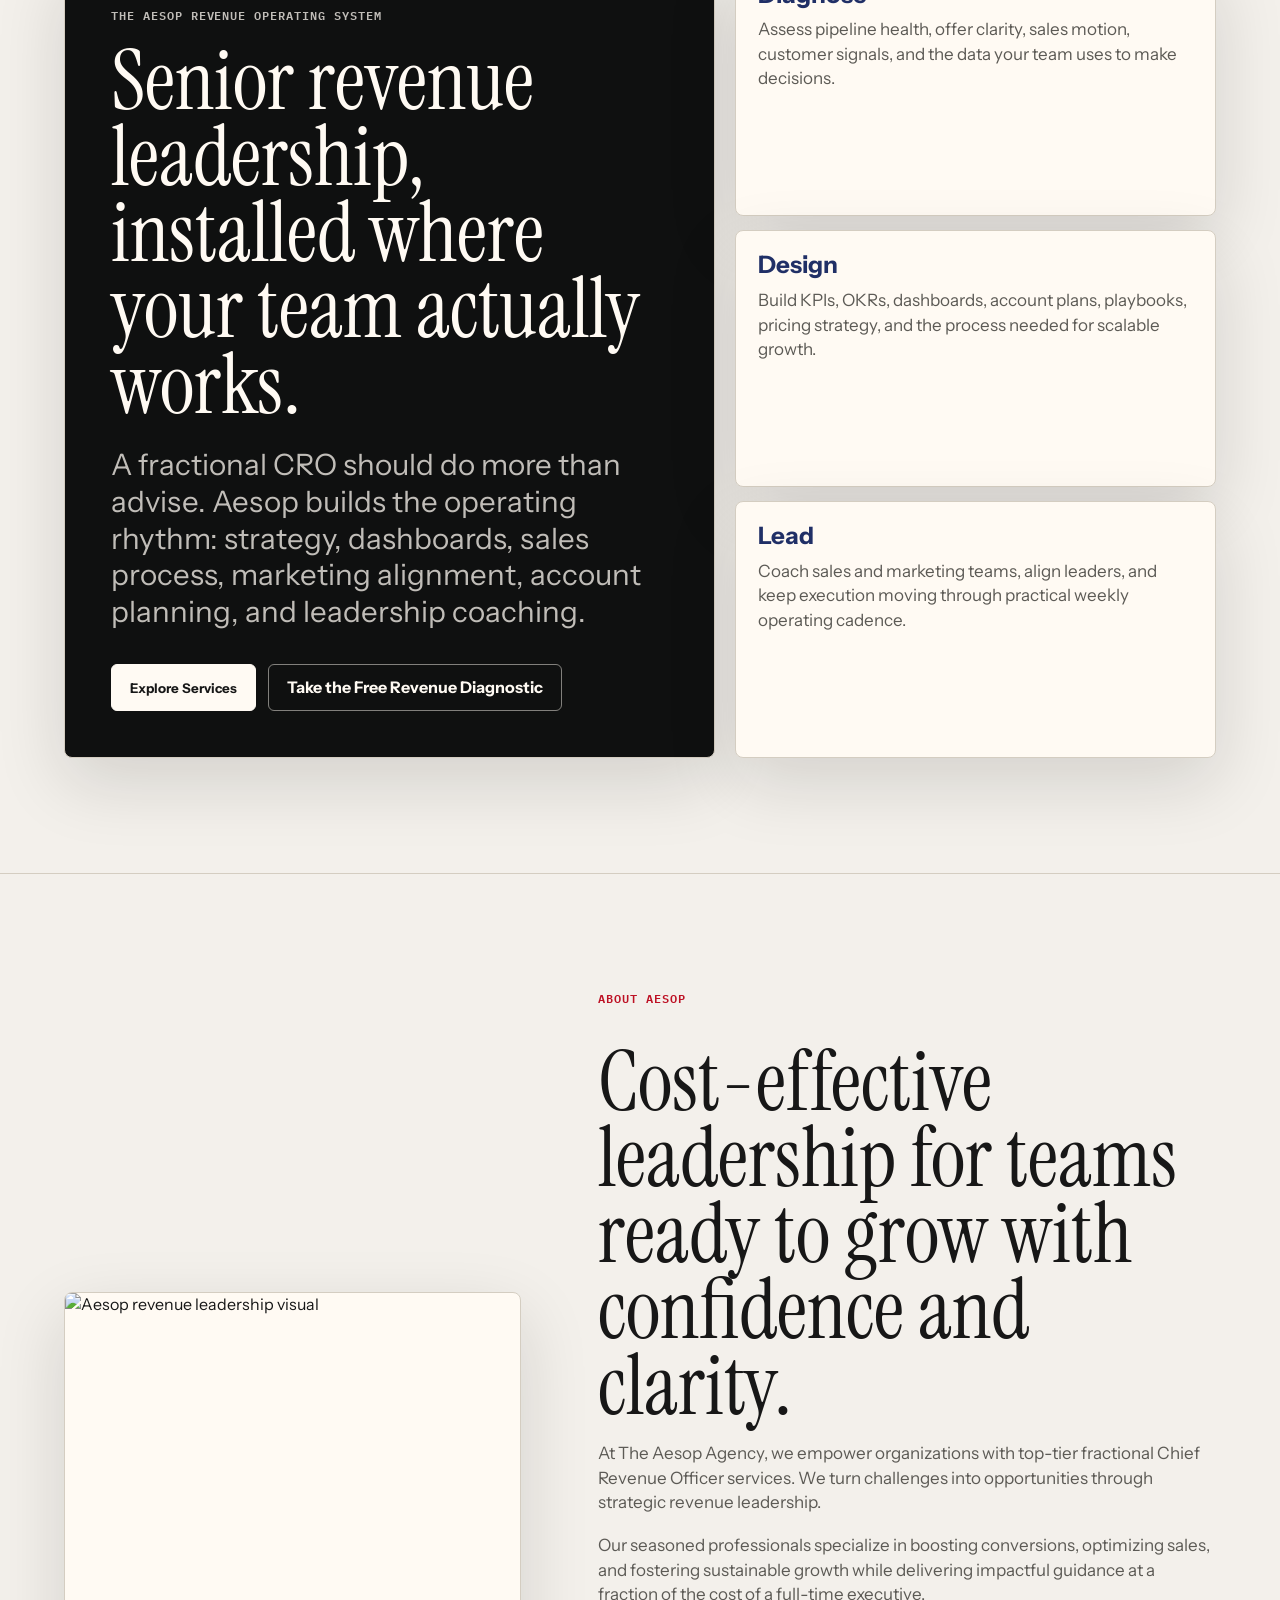
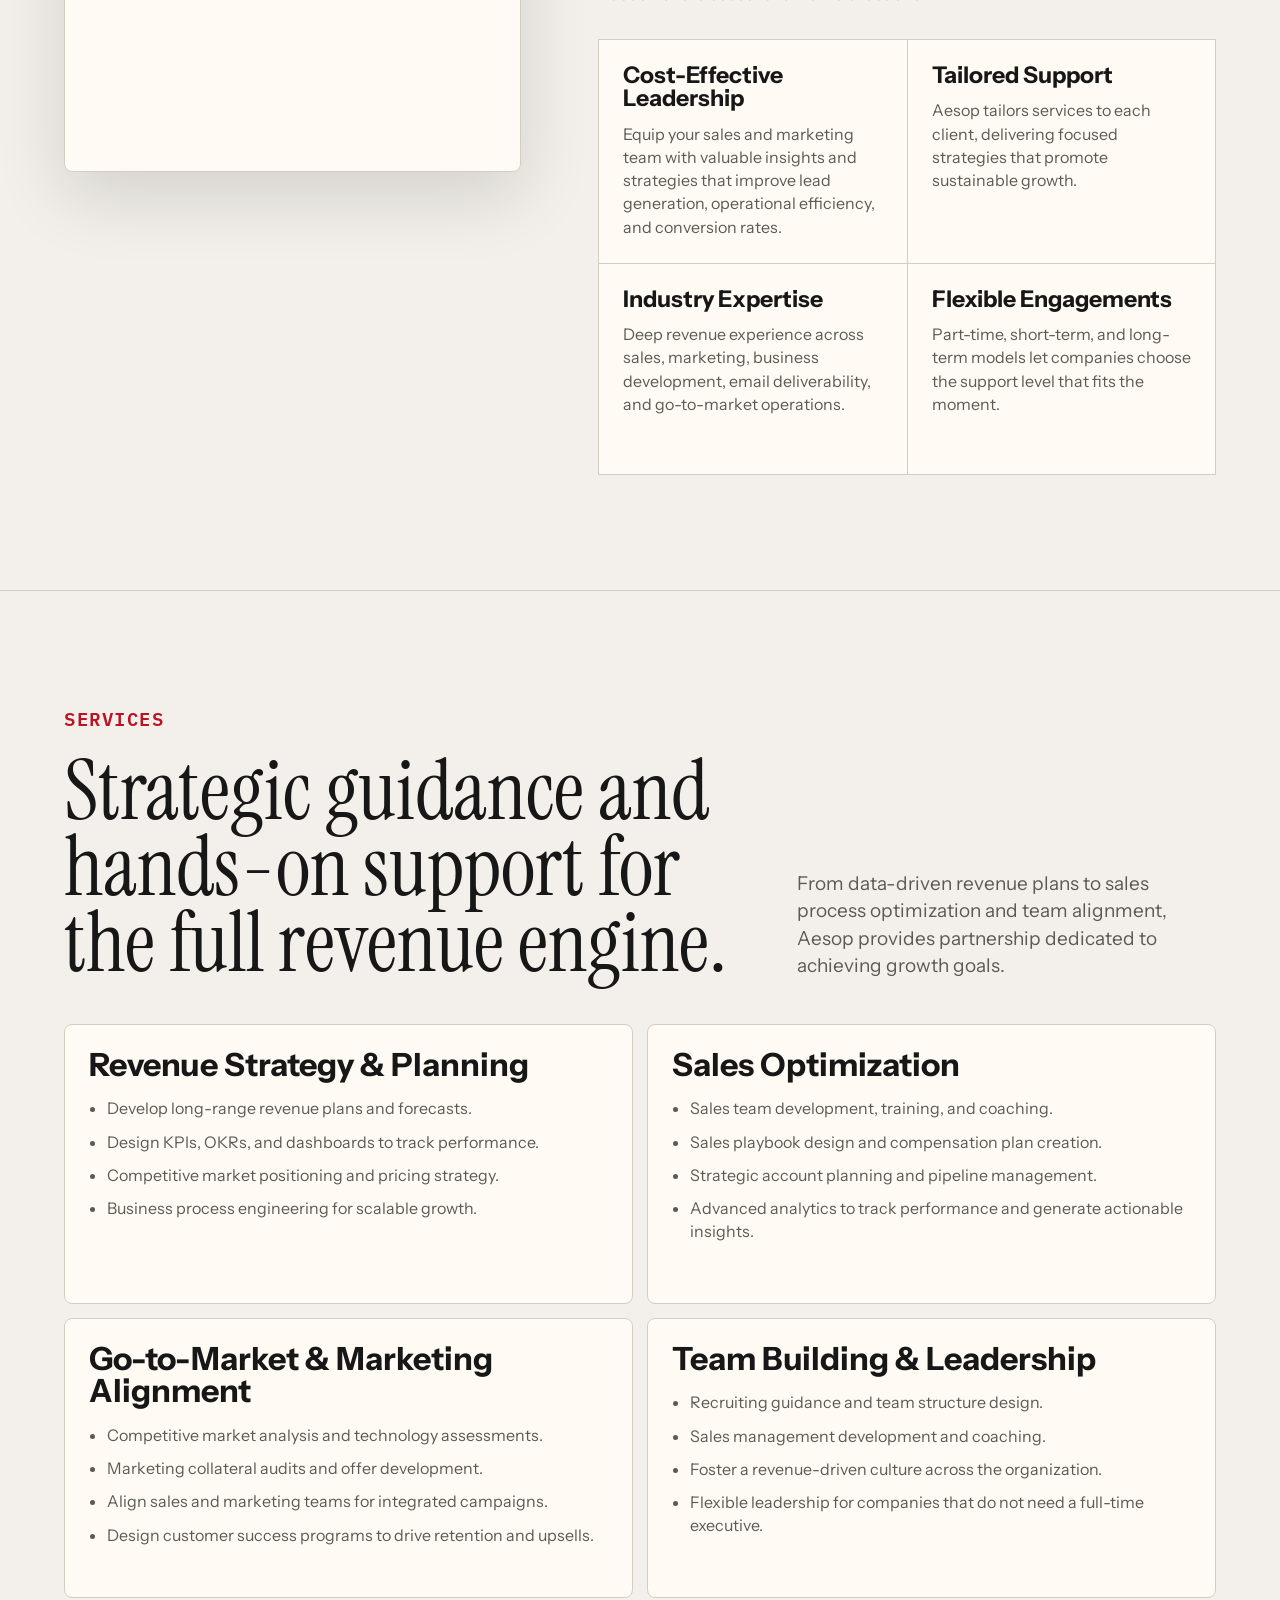
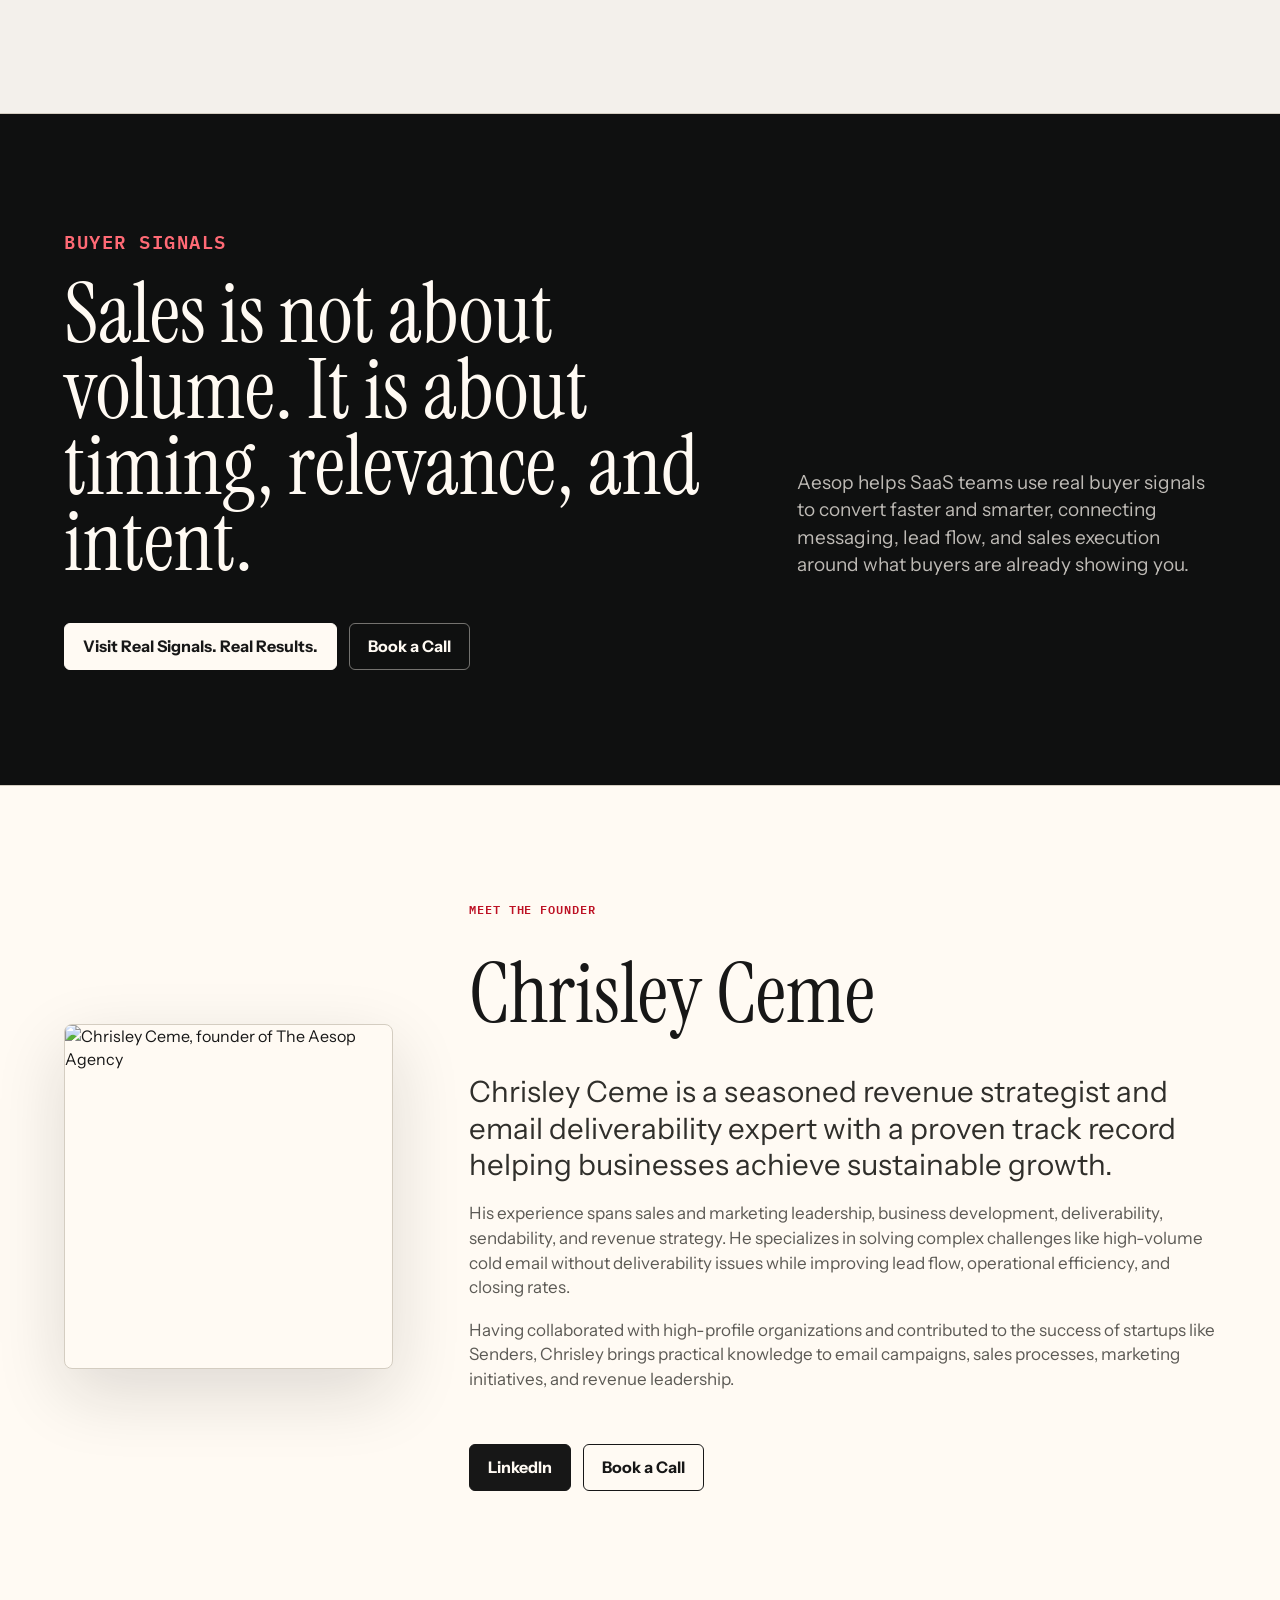
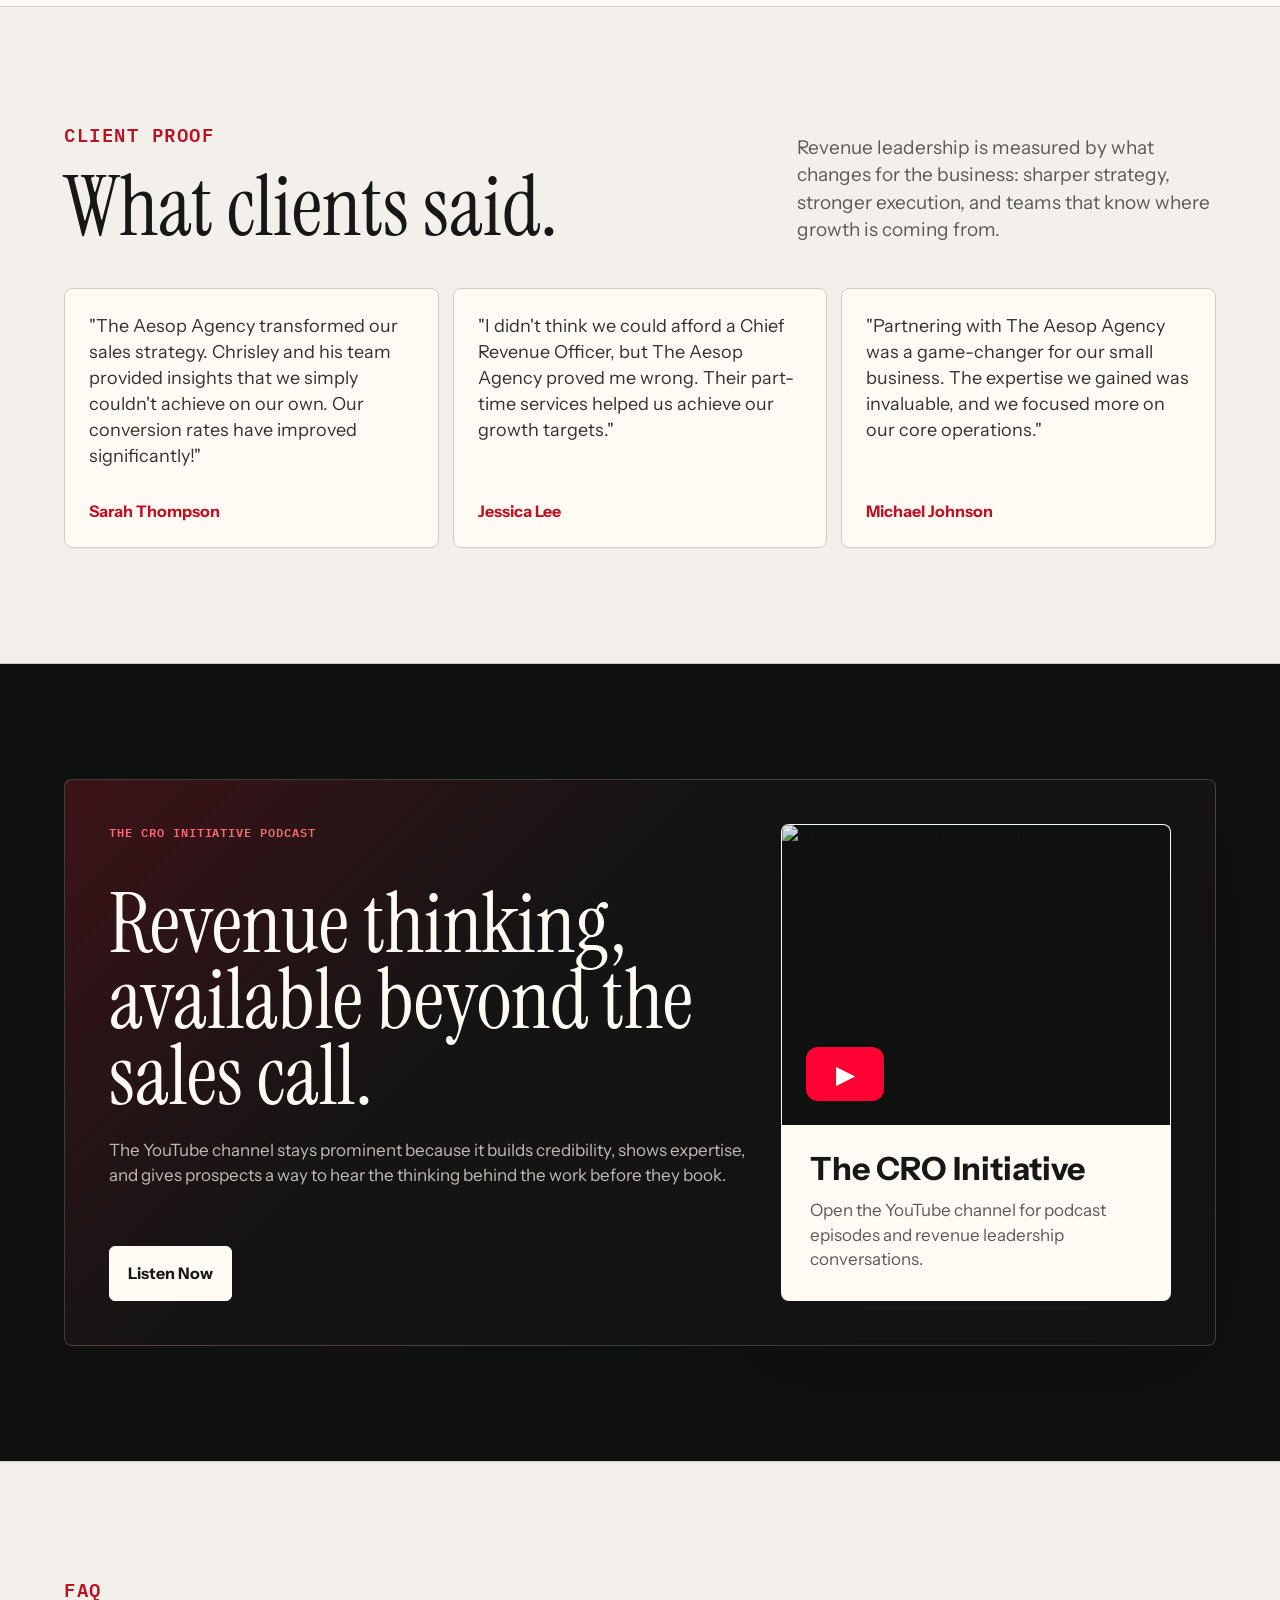
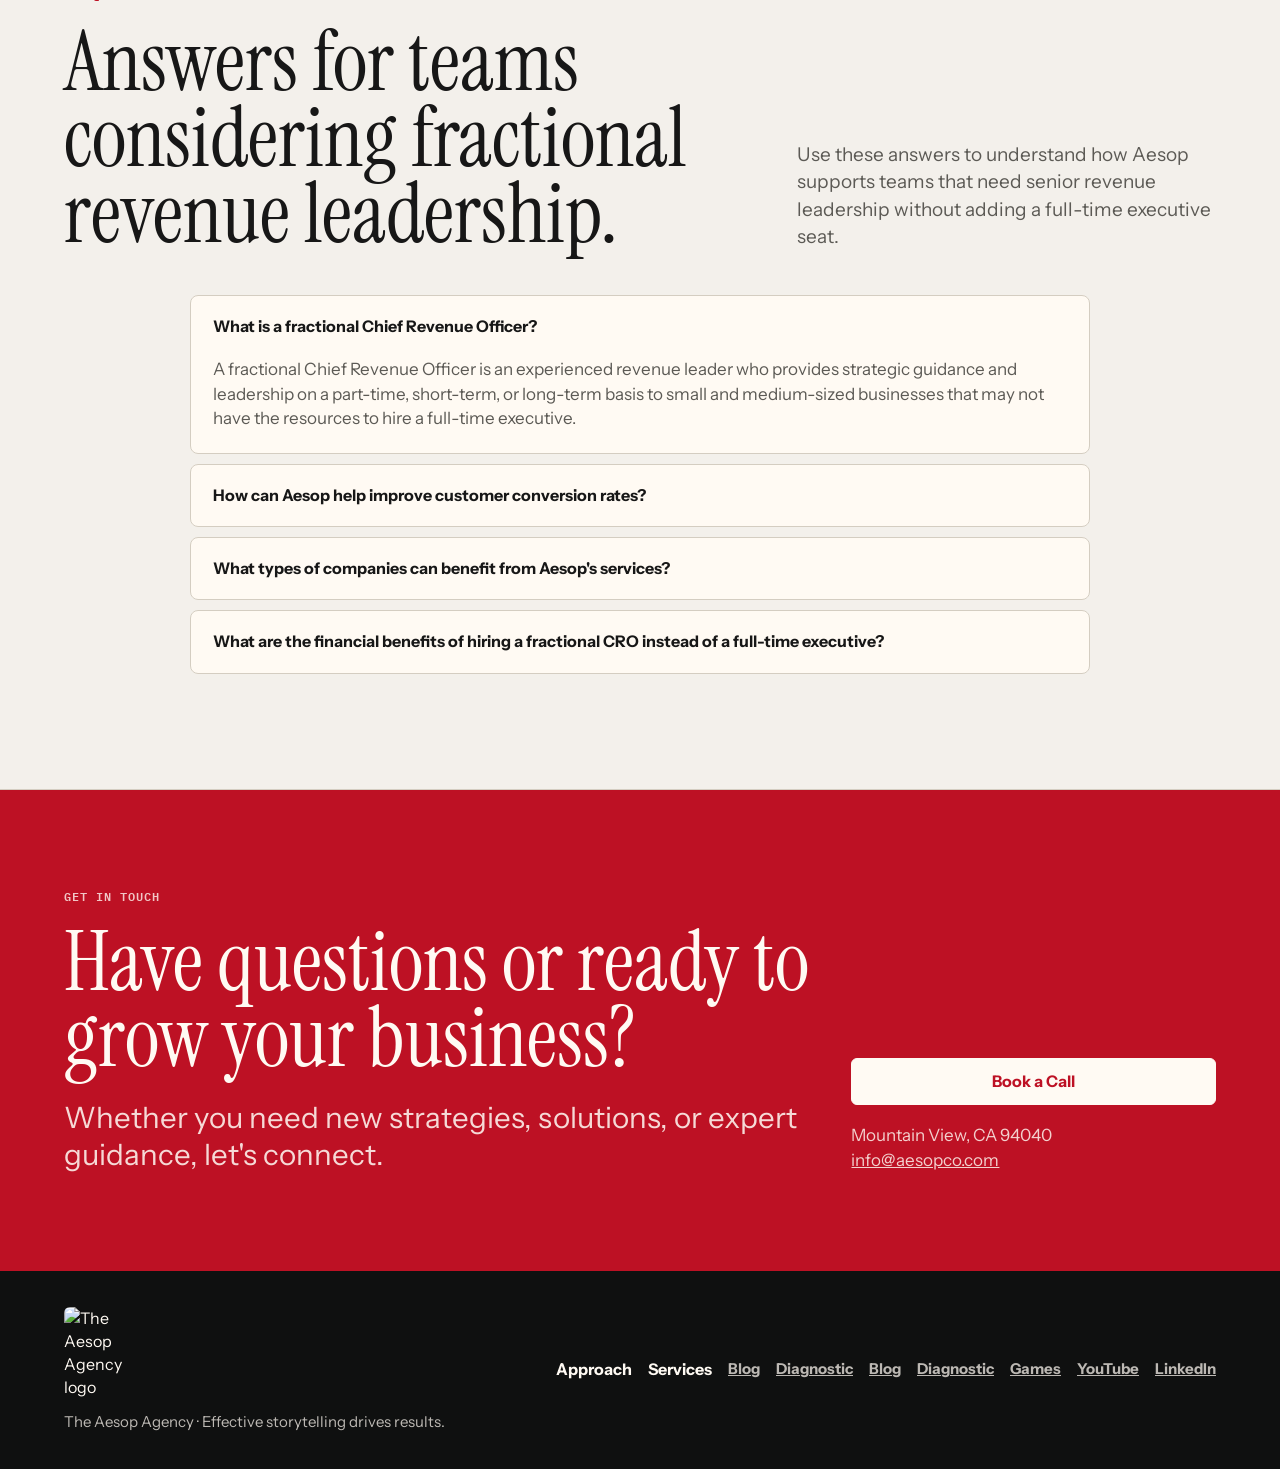
==== commit 74cd25bc: "Add revenue content engine and diagnostic funnel" ====
--- a/index.html
+++ b/index.html
@@ -1,4 +1,4 @@
-<!doctype html>
+﻿<!doctype html>
 <html lang="en">
 <head>
   <!-- Google tag (gtag.js) -->
@@ -1016,6 +1016,8 @@
       <div class="nav-links">
         <button type="button" data-scroll="approach">Approach</button>
         <button type="button" data-scroll="services">Services</button>
+        <a href="blog">Blog</a>
+        <a href="revenue-diagnostic">Diagnostic</a>
         <a href="games">Games</a>
         <button type="button" data-scroll="founder">Founder</button>
         <button type="button" data-scroll="podcast">Podcast</button>
@@ -1057,7 +1059,7 @@
             <p class="lede">A fractional CRO should do more than advise. Aesop builds the operating rhythm: strategy, dashboards, sales process, marketing alignment, account planning, and leadership coaching.</p>
             <div class="actions">
               <button class="button" type="button" data-scroll="services">Explore Services</button>
-              <button class="button secondary" type="button" data-scroll="contact">Start With a Call</button>
+              <a class="button secondary" href="revenue-diagnostic">Take the Free Revenue Diagnostic</a>
             </div>
           </div>
           <div class="mini-stack">
@@ -1221,7 +1223,7 @@
           <a class="youtube-card" href="https://www.youtube.com/@TheCROInitiative" aria-label="Open The CRO Initiative on YouTube">
             <span class="youtube-thumb">
               <img src="assets/youtube-chrisley-portrait.jpg" alt="Chrisley Ceme on The CRO Initiative">
-              <span class="youtube-mark">▶</span>
+              <span class="youtube-mark">&#9654;</span>
             </span>
             <span class="youtube-copy">
               <h3>The CRO Initiative</h3>
@@ -1285,6 +1287,10 @@
         <div class="footer-links">
           <button type="button" data-scroll="approach">Approach</button>
           <button type="button" data-scroll="services">Services</button>
+          <a href="blog">Blog</a>
+        <a href="revenue-diagnostic">Diagnostic</a>
+        <a href="blog">Blog</a>
+          <a href="revenue-diagnostic">Diagnostic</a>
           <a href="games">Games</a>
           <a href="https://www.youtube.com/@TheCROInitiative">YouTube</a>
           <a href="https://www.linkedin.com/company/the-aesop-agency/">LinkedIn</a>
